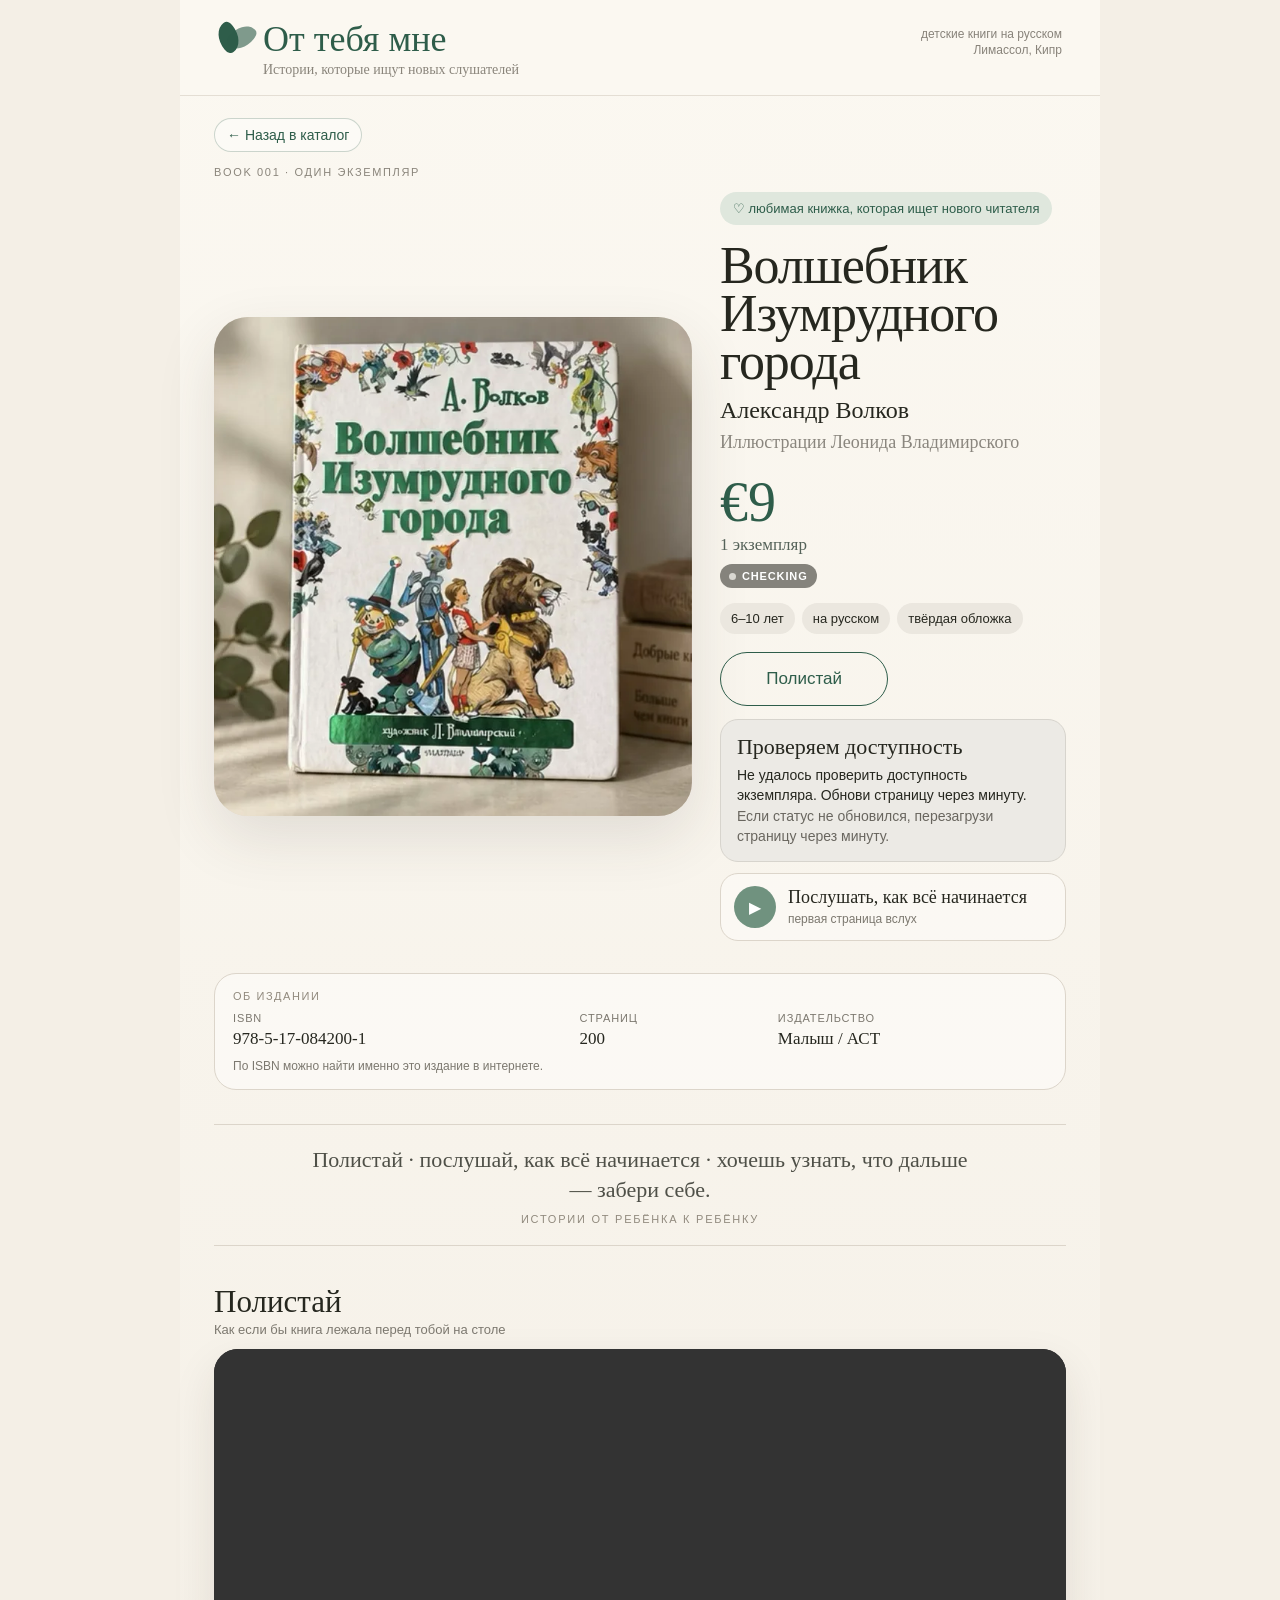
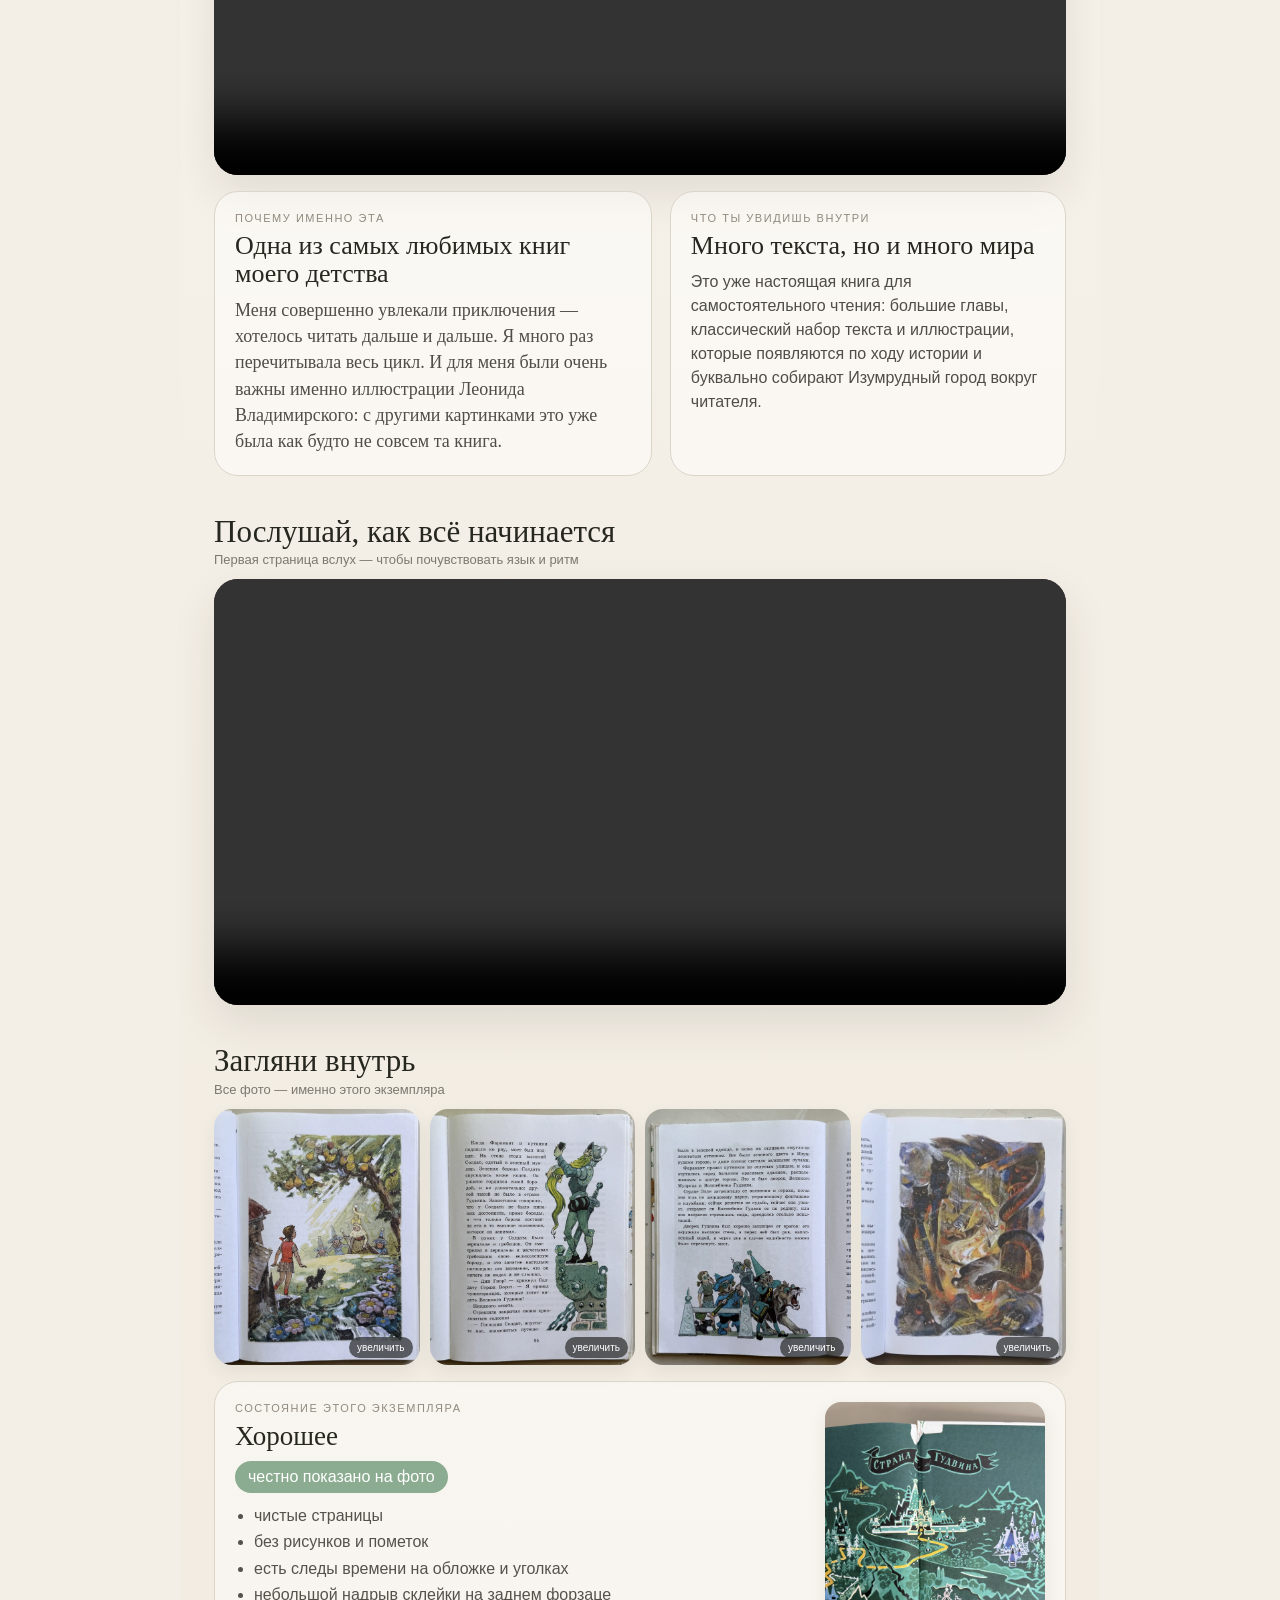
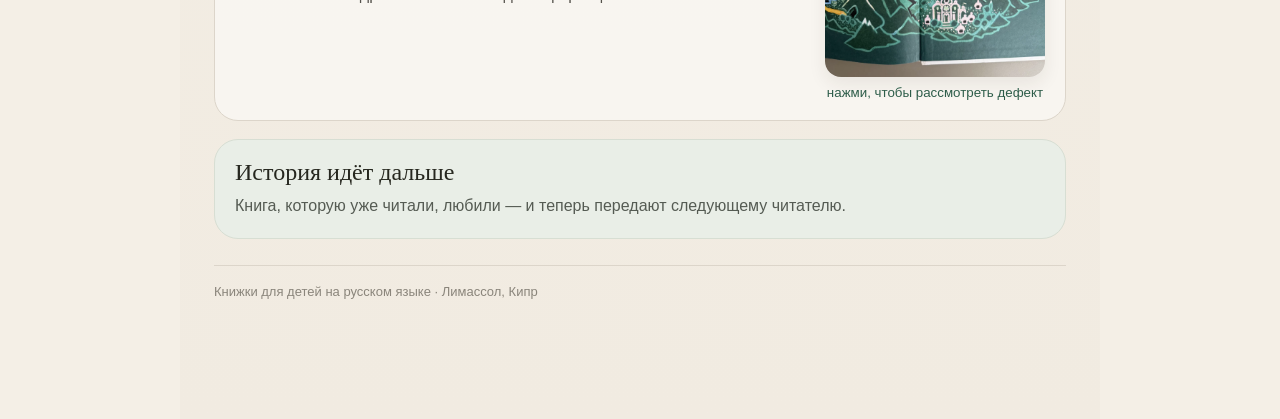
==== books/001/index.html @ 35df4978 "Bump live inventory script" ====
<!doctype html><html lang="ru"><head><meta charset="utf-8"><meta name="viewport" content="width=device-width,initial-scale=1,viewport-fit=cover"><meta name="theme-color" content="#f4efe6"><title>Волшебник Изумрудного города · От тебя мне</title><link rel="stylesheet" href="../../assets/styles.css"><link rel="stylesheet" href="../../assets/status.css?v=2"><script src="../../assets/inventory.js?v=4" defer></script></head><body data-book-id="001" data-status="checking"><div class="page"><header><a class="brand" href="../../"><div class="mark"></div><div><div class="brand-name">От тебя мне</div><div class="brand-sub">Истории, которые ищут новых слушателей</div></div></a><div class="header-note">детские книги на русском<br>Лимассол, Кипр</div></header><main><a class="back-link" href="../../">← Назад в каталог</a><div class="eyebrow">BOOK 001 · ОДИН ЭКЗЕМПЛЯР</div><section class="hero"><div class="hero-visual"><img src="hero.webp" alt="Волшебник Изумрудного города"></div><div class="info-card"><div class="story-label">♡ любимая книжка, которая ищет нового читателя</div><h1>Волшебник Изумрудного города</h1><div class="author">Александр Волков</div><div class="illustrator">Иллюстрации Леонида Владимирского</div><div class="price">€9</div><div class="stock">1 экземпляр</div><div class="product-status-wrap"><span class="status-badge product-status"></span></div><div class="chips"><span class="chip">6–10 лет</span><span class="chip">на русском</span><span class="chip">твёрдая обложка</span></div><div class="actions"><a class="btn primary buy-cta" href="../../checkout.html?book=001">Забрать за €9</a><a class="btn secondary" href="#inside">Полистай</a><a class="btn secondary status-catalog-cta" href="../../">Посмотреть другие книги</a></div><div class="inventory-state"></div><a class="listen" href="#listen"><div class="play">▶</div><div><strong>Послушать, как всё начинается</strong><small>первая страница вслух</small></div></a></div></section><div class="edition-strip"><div class="edition-label">Об издании</div><div class="edition-grid"><div><span>ISBN</span><strong>978-5-17-084200-1</strong></div><div><span>Страниц</span><strong>200</strong></div><div><span>Издательство</span><strong>Малыш / АСТ</strong></div></div><div class="edition-note">По ISBN можно найти именно это издание в интернете.</div></div><div class="quote-strip"><p>Полистай · послушай, как всё начинается · хочешь узнать, что дальше — забери себе.</p><span>истории от ребёнка к ребёнку</span></div><section class="section" id="inside"><div class="section-head"><div><h2>Полистай</h2><div class="section-sub">Как если бы книга лежала перед тобой на столе</div></div></div><div class="video-wrap"><video controls playsinline preload="metadata" src="flipthrough.mp4"></video></div><div class="editorial-intro"><div class="editorial-card"><div class="kicker">Почему именно эта</div><h3>Одна из самых любимых книг моего детства</h3><p>Меня совершенно увлекали приключения — хотелось читать дальше и дальше. Я много раз перечитывала весь цикл. И для меня были очень важны именно иллюстрации Леонида Владимирского: с другими картинками это уже была как будто не совсем та книга.</p></div><div class="editorial-card small"><div class="kicker">Что ты увидишь внутри</div><h3>Много текста, но и много мира</h3><p>Это уже настоящая книга для самостоятельного чтения: большие главы, классический набор текста и иллюстрации, которые появляются по ходу истории и буквально собирают Изумрудный город вокруг читателя.</p></div></div></section><section class="section" id="listen"><div class="section-head"><div><h2>Послушай, как всё начинается</h2><div class="section-sub">Первая страница вслух — чтобы почувствовать язык и ритм</div></div></div><div class="video-wrap"><video controls playsinline preload="metadata" src="first-page.mp4"></video></div></section><section class="section" id="gallery"><div class="section-head"><div><h2>Загляни внутрь</h2><div class="section-sub">Все фото — именно этого экземпляра</div></div></div><div class="gallery"><a href="#img1"><img src="page-01.webp" alt="Иллюстрация"><span class="tap">увеличить</span></a><a href="#img2"><img src="page-02.webp" alt="Страница"><span class="tap">увеличить</span></a><a href="#img3"><img src="page-03.webp" alt="Страница"><span class="tap">увеличить</span></a><a href="#img4"><img src="page-04.webp" alt="Иллюстрация"><span class="tap">увеличить</span></a></div><div class="condition-card"><div class="condition-grid"><div><div class="kicker">Состояние этого экземпляра</div><h3>Хорошее</h3><div class="pill">честно показано на фото</div><ul><li>чистые страницы</li><li>без рисунков и пометок</li><li>есть следы времени на обложке и уголках</li><li>небольшой надрыв склейки на заднем форзаце</li></ul></div><a class="defect-card" href="#defectbox"><img src="defect.webp" alt="Дефект книги"><small>нажми, чтобы рассмотреть дефект</small></a></div></div><div class="manifesto"><strong>История идёт дальше</strong><p>Книга, которую уже читали, любили — и теперь передают следующему читателю.</p></div></section><section class="section" id="checkout"><div class="checkout"><div class="kicker">BOOK 001 · ONE COPY</div><h3>Забрать эту историю себе</h3><div style="color:#706b63;margin:7px 0 14px">«Волшебник Изумрудного города» · €9</div><label class="option"><input type="radio" name="delivery" checked> <b>Забрать в Лимассоле</b><small>бесплатно · место договоримся после покупки</small></label><label class="option"><input type="radio" name="delivery" disabled> <b>Доставка по Кипру</b><small>подключим следующим этапом</small></label><a class="btn primary" href="../../checkout.html?book=001">Перейти к резерву</a></div></section><div class="location">Книжки для детей на русском языке · Лимассол, Кипр</div></main></div><div class="sticky"><a class="btn primary" href="../../checkout.html?book=001">Забрать за €9 · 1 экземпляр</a></div><div class="lightbox" id="img1"><a class="backdrop" href="#gallery"></a><a class="close" href="#gallery">×</a><div class="frame"><img src="page-01.webp" alt="Иллюстрация крупно"></div></div><div class="lightbox" id="img2"><a class="backdrop" href="#gallery"></a><a class="close" href="#gallery">×</a><div class="frame"><img src="page-02.webp" alt="Страница крупно"></div></div><div class="lightbox" id="img3"><a class="backdrop" href="#gallery"></a><a class="close" href="#gallery">×</a><div class="frame"><img src="page-03.webp" alt="Страница крупно"></div></div><div class="lightbox" id="img4"><a class="backdrop" href="#gallery"></a><a class="close" href="#gallery">×</a><div class="frame"><img src="page-04.webp" alt="Иллюстрация крупно"></div></div><div class="lightbox" id="defectbox"><a class="backdrop" href="#gallery"></a><a class="close" href="#gallery">×</a><div class="frame"><img src="defect-detail.webp" alt="Дефект крупно"></div></div></body></html>
---- assets/styles.css ----
:root{--cream:#f4efe6;--paper:#fbf8f1;--ink:#26271f;--muted:#7c786f;--green:#2e5d4a;--sage:#dfe7dd;--line:#dcd5ca;--soft:#ebe5da}*{box-sizing:border-box}html{scroll-behavior:smooth}body{margin:0;background:var(--cream);color:var(--ink);font-family:-apple-system,BlinkMacSystemFont,"Segoe UI",Arial,sans-serif;-webkit-font-smoothing:antialiased}a{color:inherit;text-decoration:none}.page{max-width:920px;margin:0 auto;background:linear-gradient(180deg,#fbf8f1 0,#f4efe6 58%,#f1ebe1 100%);min-height:100vh}header{padding:22px clamp(18px,4vw,38px) 16px;display:flex;justify-content:space-between;align-items:flex-start;gap:20px;border-bottom:1px solid rgba(220,213,202,.72);background:rgba(251,248,241,.90);backdrop-filter:blur(16px);position:sticky;top:0;z-index:50}.brand{display:flex;align-items:flex-start;gap:11px}.mark{width:34px;height:36px;position:relative;flex:none;margin-top:1px}.mark:before,.mark:after{content:"";position:absolute;width:21px;height:29px;background:var(--green);border-radius:72% 22% 72% 26%}.mark:before{left:0;transform:rotate(-38deg)}.mark:after{right:0;transform:rotate(38deg);opacity:.6}.brand-name{font:36px/.95 Georgia,"Times New Roman",serif;color:var(--green)}.brand-sub{font:14px/1.2 Georgia,"Times New Roman",serif;color:#8a857b;margin-top:6px}.header-note{font-size:12px;color:#88837a;text-align:right;line-height:1.35;padding-top:4px}main{padding:22px clamp(15px,3.8vw,34px) 120px}.eyebrow{text-transform:uppercase;letter-spacing:.15em;font-size:11px;color:#8a857b;margin-bottom:10px}.hero{display:grid;grid-template-columns:minmax(0,1.16fr) minmax(280px,.84fr);gap:28px;align-items:center}.hero-visual{border-radius:34px;overflow:hidden;background:#e3d9cc;box-shadow:0 22px 60px rgba(56,50,41,.12)}.hero-visual img{width:100%;display:block;object-fit:cover}.info-card{padding:4px 0}.story-label{display:inline-flex;align-items:center;gap:8px;background:var(--sage);color:var(--green);border-radius:999px;padding:9px 13px;font-size:13px}h1{font:52px/.92 Georgia,"Times New Roman",serif;font-weight:400;margin:17px 0 11px;letter-spacing:-.02em}.author{font:24px/1.2 Georgia,"Times New Roman",serif}.illustrator{font:18px/1.25 Georgia,"Times New Roman",serif;color:#8a867e;margin-top:6px}.price{font:56px/.95 Georgia,"Times New Roman",serif;color:var(--green);margin-top:22px}.stock{font:17px/1.25 Georgia,"Times New Roman",serif;color:#556259;margin-top:5px}.chips{display:flex;flex-wrap:wrap;gap:7px;margin:15px 0 18px}.chip{background:#ebe7df;border-radius:999px;padding:8px 11px;font-size:13px}.actions{display:grid;grid-template-columns:1fr 1fr;gap:9px}.btn{min-height:54px;border-radius:999px;border:1px solid var(--green);display:flex;align-items:center;justify-content:center;padding:13px 16px;font-size:17px}.primary{background:var(--green);color:#fff}.secondary{color:var(--green);background:transparent}.listen{margin-top:11px;border:1px solid var(--line);border-radius:18px;background:rgba(255,255,255,.34);display:flex;align-items:center;gap:12px;padding:12px 13px}.play{width:42px;height:42px;border-radius:50%;background:#70927f;color:#fff;display:grid;place-items:center;flex:none}.listen strong{font:18px/1.1 Georgia,"Times New Roman",serif;font-weight:400}.listen small{display:block;color:var(--muted);font-size:12px;margin-top:4px}.quote-strip{margin:34px 0 0;border-top:1px solid var(--line);border-bottom:1px solid var(--line);padding:20px 0;text-align:center}.quote-strip p{font:22px/1.35 Georgia,"Times New Roman",serif;margin:0 auto;max-width:670px;color:#4f5048}.quote-strip span{display:block;margin-top:8px;font-size:11px;letter-spacing:.16em;text-transform:uppercase;color:#918a7e}.section{padding-top:40px;scroll-margin-top:76px}.section-head{display:flex;justify-content:space-between;gap:12px;align-items:flex-end;margin-bottom:12px}.section h2{font:31px/1.05 Georgia,"Times New Roman",serif;font-weight:400;margin:0}.section-sub{color:var(--muted);font-size:13px;margin-top:4px}.video-wrap{border-radius:24px;overflow:hidden;background:#111;box-shadow:0 18px 44px rgba(46,40,31,.10)}.video-wrap video{width:100%;display:block;max-height:74vh}.editorial-intro{display:grid;grid-template-columns:1.05fr .95fr;gap:18px;margin-top:16px}.editorial-card{background:rgba(255,255,255,.48);border:1px solid var(--line);border-radius:24px;padding:20px}.editorial-card h3{font:26px/1.05 Georgia,"Times New Roman",serif;font-weight:400;margin:0 0 10px}.editorial-card p{font:18px/1.46 Georgia,"Times New Roman",serif;color:#4f4d47;margin:0}.editorial-card.small p{font-size:16px;line-height:1.5;font-family:inherit}.kicker{font-size:11px;letter-spacing:.14em;text-transform:uppercase;color:#918a7e;margin-bottom:8px}.gallery{display:grid;grid-template-columns:repeat(4,1fr);gap:10px}.gallery a{position:relative;display:block}.gallery img{width:100%;aspect-ratio:4/5;object-fit:cover;border-radius:18px;display:block;box-shadow:0 7px 18px rgba(45,39,30,.07)}.tap{position:absolute;right:7px;bottom:7px;background:rgba(28,29,26,.64);color:#fff;border-radius:999px;padding:5px 8px;font-size:10px}.condition-card{margin-top:16px;border:1px solid var(--line);background:rgba(255,255,255,.46);border-radius:24px;padding:20px}.condition-grid{display:grid;grid-template-columns:1fr 220px;gap:18px;align-items:start}.condition-card h3{font:27px/1.05 Georgia,"Times New Roman",serif;font-weight:400;margin:0 0 10px}.pill{display:inline-block;background:#8cac91;color:#fff;border-radius:999px;padding:7px 13px}ul{padding-left:19px;margin:10px 0 0;line-height:1.66;color:#55524c}.defect-card{display:block}.defect-card img{width:100%;aspect-ratio:4/5;object-fit:cover;border-radius:16px;display:block;box-shadow:0 7px 18px rgba(45,39,30,.08)}.defect-card small{display:block;color:var(--green);text-align:center;margin-top:8px}.manifesto{margin-top:18px;background:#e9eee7;border:1px solid #d7ded3;border-radius:24px;padding:20px}.manifesto strong{font:24px/1.05 Georgia,"Times New Roman",serif;font-weight:400}.manifesto p{margin:8px 0 0;line-height:1.5;color:#555b53}.checkout{border:1px solid var(--line);background:rgba(255,253,248,.80);border-radius:26px;padding:22px}.checkout h3{font:30px/1.05 Georgia,"Times New Roman",serif;font-weight:400;margin:0 0 6px}.option{display:block;border:1px solid var(--line);border-radius:17px;padding:14px;margin:10px 0;background:#fffdf8}.option input{margin-right:8px}.option small{display:block;color:var(--muted);padding-left:25px;margin-top:5px}.paydemo{margin-top:14px;background:#ece7de;border-radius:17px;padding:15px;text-align:center;color:#656159;font-size:13px}.location{margin-top:26px;border-top:1px solid var(--line);padding-top:18px;color:#8a857b;font-size:13px}.sticky{position:fixed;z-index:80;left:0;right:0;bottom:0;padding:10px 14px calc(10px + env(safe-area-inset-bottom));background:rgba(244,239,230,.92);backdrop-filter:blur(14px);border-top:1px solid var(--line)}.sticky .btn{max-width:700px;margin:auto}.lightbox{position:fixed;inset:0;background:rgba(16,17,15,.92);display:none;align-items:center;justify-content:center;padding:18px;z-index:9999}.lightbox:target{display:flex}.lightbox .backdrop{position:absolute;inset:0}.lightbox .frame{position:relative;z-index:2;max-width:min(94vw,900px);max-height:88vh}.lightbox img{max-width:100%;max-height:88vh;display:block;object-fit:contain;border-radius:16px;box-shadow:0 20px 70px rgba(0,0,0,.35)}.close{position:absolute;right:16px;top:16px;z-index:3;width:42px;height:42px;border-radius:50%;background:rgba(255,255,255,.92);display:flex;align-items:center;justify-content:center;font-size:28px}.home-main{max-width:760px;margin:0 auto;padding-top:52px}.home-title{font:58px/.95 Georgia,serif;color:var(--green);margin:0}.home-tag{font:24px/1.25 Georgia,serif;color:#67635c;margin:14px 0 36px}.book-card{display:grid;grid-template-columns:170px 1fr;gap:20px;padding:18px;border:1px solid var(--line);border-radius:26px;background:rgba(255,255,255,.5)}.book-card img{width:100%;border-radius:16px}.book-card h2{font:30px/1 Georgia,serif;margin:7px 0 8px}.book-card p{color:var(--muted);line-height:1.45}.book-meta{display:flex;align-items:center;gap:8px;flex-wrap:wrap;font-size:13px;color:var(--green);text-transform:uppercase;letter-spacing:.08em}.status-badge{display:inline-flex;align-items:center;gap:6px;background:var(--green);color:#fff;border-radius:999px;padding:6px 9px;font-size:11px;font-weight:700;letter-spacing:.08em;box-shadow:0 4px 10px rgba(46,93,74,.14)}.status-badge:before{content:"";width:7px;height:7px;border-radius:50%;background:#d7eadb}.back-link{display:inline-flex;align-items:center;gap:7px;margin:0 0 14px;color:var(--green);font-size:14px;border:1px solid rgba(46,93,74,.24);border-radius:999px;padding:8px 12px;background:rgba(255,255,255,.38)}.edition-strip{margin:28px 0 0;border:1px solid var(--line);background:rgba(255,255,255,.42);border-radius:22px;padding:16px 18px}.edition-label{font-size:11px;letter-spacing:.14em;text-transform:uppercase;color:#918a7e;margin-bottom:10px}.edition-grid{display:grid;grid-template-columns:1.25fr .7fr 1fr;gap:10px}.edition-grid>div{min-width:0}.edition-grid span{display:block;font-size:11px;color:var(--muted);text-transform:uppercase;letter-spacing:.08em;margin-bottom:4px}.edition-grid strong{display:block;font:17px/1.25 Georgia,"Times New Roman",serif;font-weight:400;overflow-wrap:anywhere}.edition-note{margin-top:10px;color:var(--muted);font-size:12px}@media(max-width:760px){header{position:relative}.header-note{display:none}.hero{grid-template-columns:1fr}h1{font-size:47px}.quote-strip{margin-top:28px}.editorial-intro{grid-template-columns:1fr}.condition-grid{grid-template-columns:1fr}.defect-card{max-width:260px}.gallery{grid-template-columns:repeat(2,1fr)}}@media(max-width:520px){header{padding-top:20px}.brand-name{font-size:34px}.brand-sub{font-size:12px}main{padding-left:14px;padding-right:14px}h1{font-size:44px}.actions{grid-template-columns:1fr}.price{font-size:50px}.home-title{font-size:42px}.book-card{grid-template-columns:110px 1fr;gap:14px}.book-card h2{font-size:24px}.edition-grid{grid-template-columns:1fr 1fr}.edition-grid>div:first-child{grid-column:1/-1}}
---- assets/status.css ----
/* Inventory states: data-status is synced from the reservation backend. */
.status-badge.catalog-status:after,.status-badge.product-status:after{content:"AVAILABLE"}.book-card[data-status="reserved"] .catalog-status:after,body[data-status="reserved"] .product-status:after{content:"RESERVED"}.book-card[data-status="sold"] .catalog-status:after,body[data-status="sold"] .product-status:after{content:"SOLD"}.book-card[data-status="checking"] .catalog-status:after,body[data-status="checking"] .product-status:after{content:"CHECKING"}.book-card[data-status="reserved"] .catalog-status,body[data-status="reserved"] .product-status{background:#b98538;color:#fff;box-shadow:0 4px 10px rgba(185,133,56,.15)}.book-card[data-status="reserved"] .catalog-status:before,body[data-status="reserved"] .product-status:before{background:#f4dfb5}.book-card[data-status="sold"] .catalog-status,body[data-status="sold"] .product-status,.book-card[data-status="checking"] .catalog-status,body[data-status="checking"] .product-status{background:#85837c;color:#fff;box-shadow:none}.book-card[data-status="sold"] .catalog-status:before,body[data-status="sold"] .product-status:before,.book-card[data-status="checking"] .catalog-status:before,body[data-status="checking"] .product-status:before{background:#d9d7d1}.book-card[data-status="reserved"]{border-color:#d8c7a7;background:rgba(251,246,235,.72)}.book-card[data-status="sold"]{border-color:#d6d3cc;background:rgba(239,236,230,.72)}.book-card[data-status="sold"]>img{filter:saturate(.72);opacity:.82}.product-status-wrap{margin-top:9px}.inventory-state{display:none;margin:13px 0 0;border-radius:18px;padding:15px 16px;border:1px solid var(--line);font-size:14px;line-height:1.45}.inventory-state:before{display:block;font:22px/1.08 Georgia,"Times New Roman",serif;margin-bottom:6px}.inventory-state:after{display:block;color:#69665f}.status-catalog-cta{display:none}.buy-cta{display:flex}body[data-status="reserved"] .inventory-state{display:block;background:#f6eddd;border-color:#dfcba5}body[data-status="reserved"] .inventory-state:before{content:"Эта книга сейчас в резерве"}body[data-status="reserved"] .inventory-state:after{content:"Если резерв снимется, она снова станет доступна."}body[data-status="sold"] .inventory-state{display:block;background:#eceae5;border-color:#d7d4cd}body[data-status="sold"] .inventory-state:before{content:"Эта книга уже нашла нового читателя"}body[data-status="sold"] .inventory-state:after{content:"Страница остаётся здесь — можно полистать книгу и посмотреть другие истории в каталоге."}body[data-status="checking"] .inventory-state{display:block;background:#eceae5;border-color:#d7d4cd}body[data-status="checking"] .inventory-state:before{content:"Проверяем доступность"}body[data-status="checking"] .inventory-state:after{content:"Если статус не обновился, перезагрузи страницу через минуту."}body[data-status="reserved"] .buy-cta,body[data-status="sold"] .buy-cta,body[data-status="checking"] .buy-cta{display:none}body[data-status="reserved"] .status-catalog-cta,body[data-status="sold"] .status-catalog-cta{display:flex}body[data-status="reserved"] #checkout,body[data-status="sold"] #checkout,body[data-status="checking"] #checkout,body[data-status="reserved"] .sticky,body[data-status="sold"] .sticky,body[data-status="checking"] .sticky{display:none}body[data-status="sold"] .price{color:#77746d}body[data-status="sold"] .hero-visual img{filter:saturate(.8)}@media(max-width:520px){body[data-status="reserved"] .actions,body[data-status="sold"] .actions,body[data-status="checking"] .actions{grid-template-columns:1fr}}
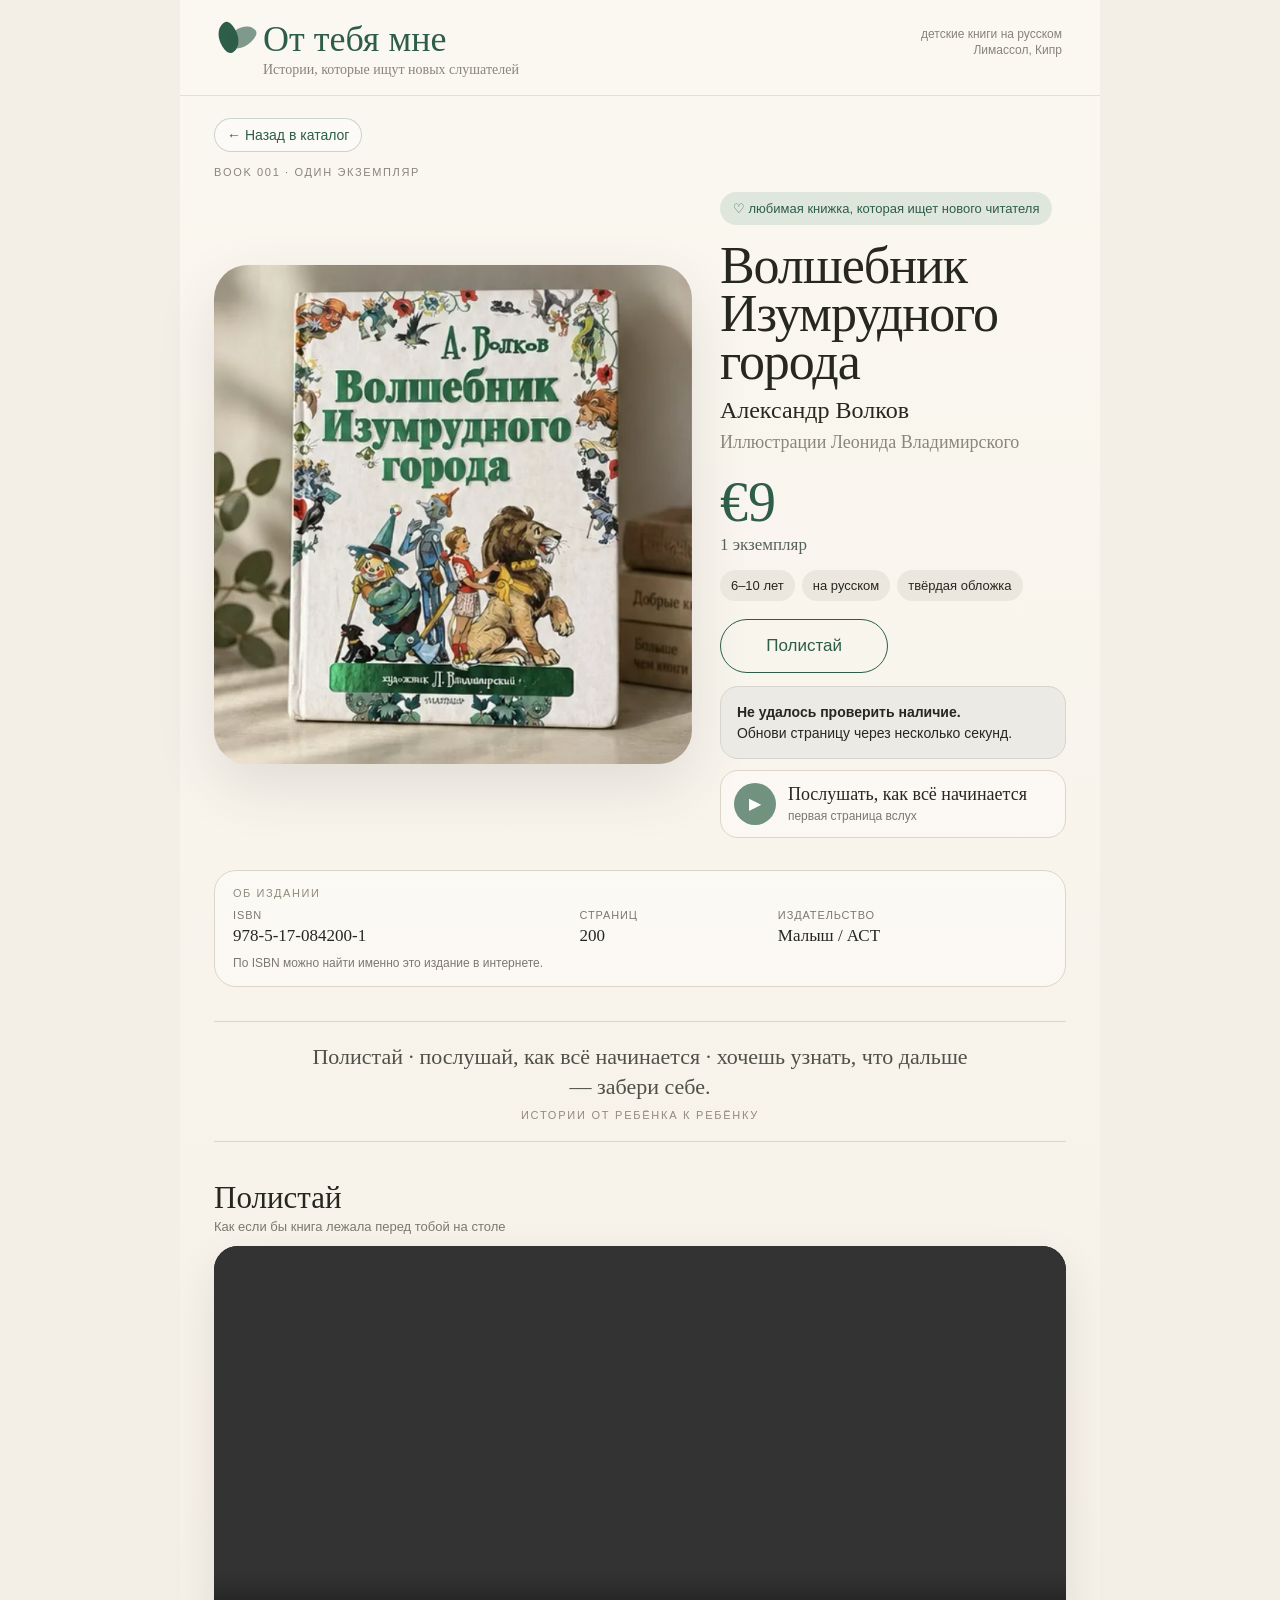
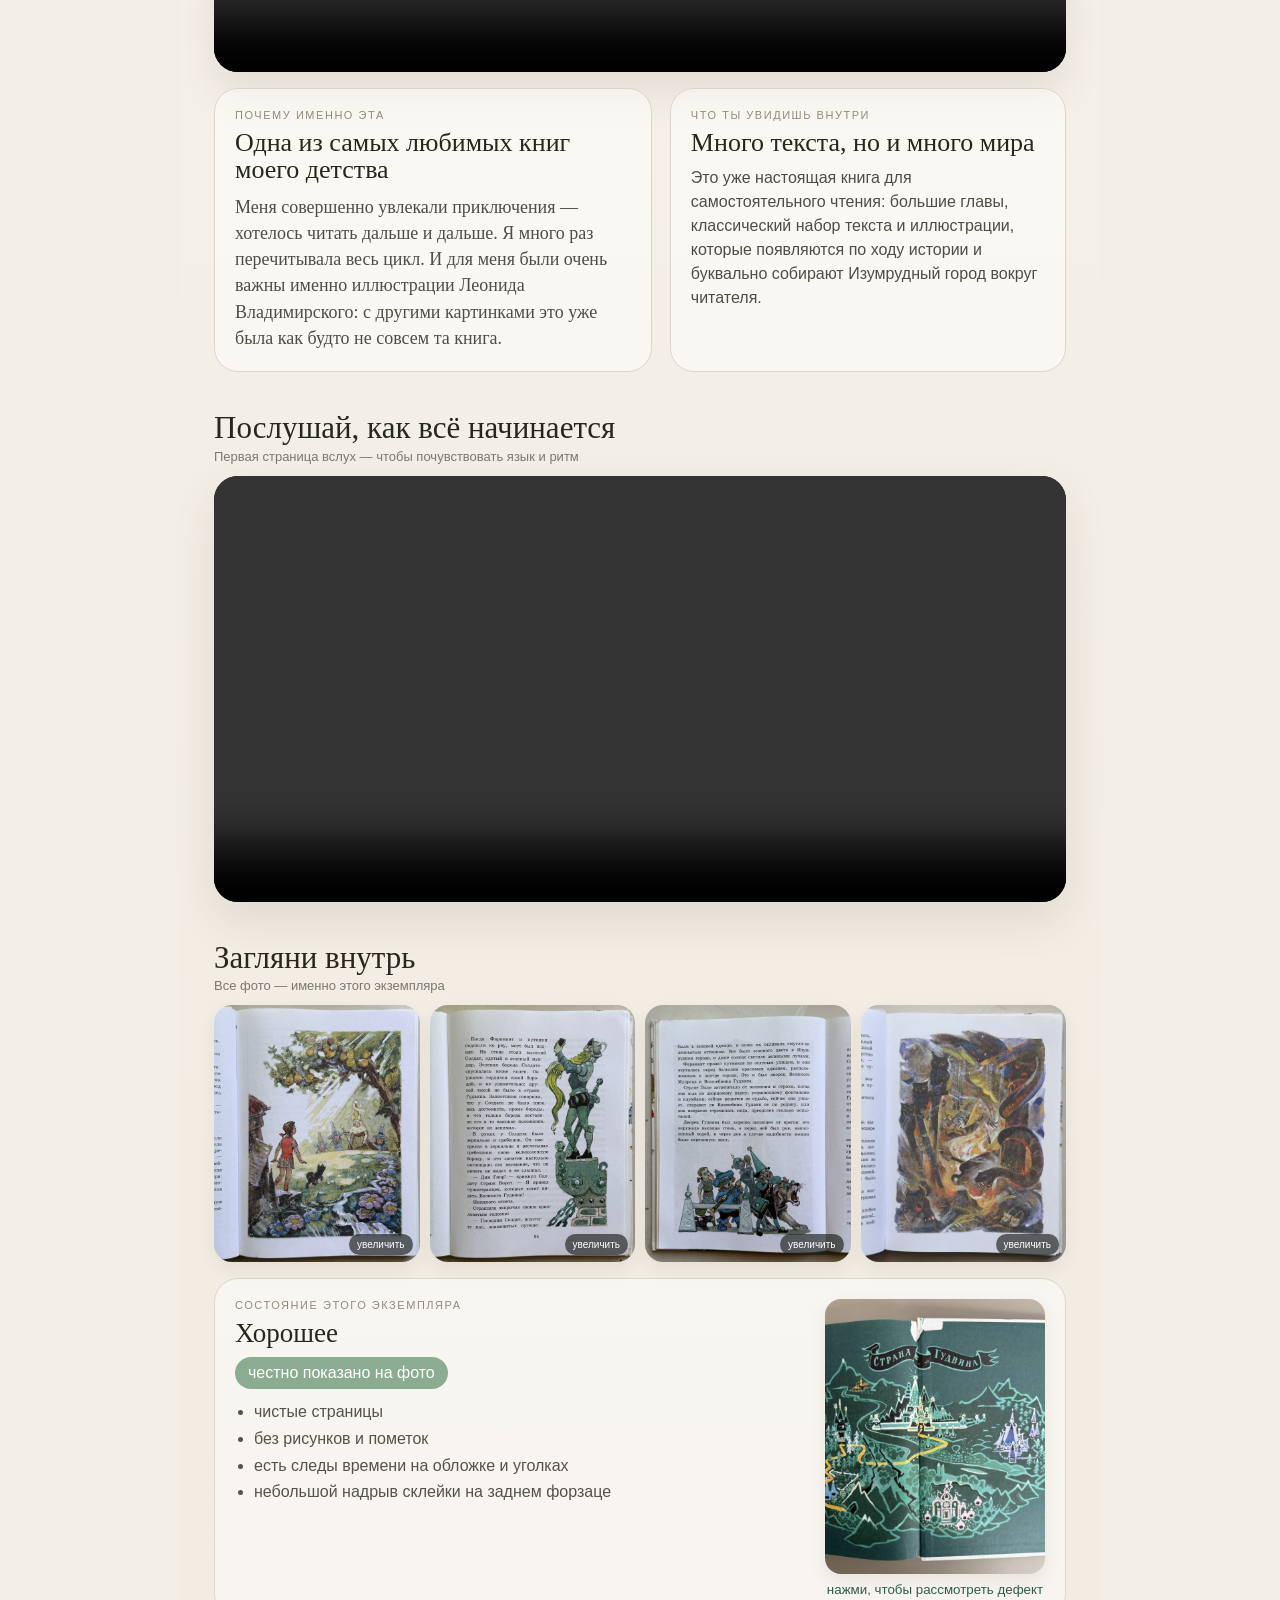
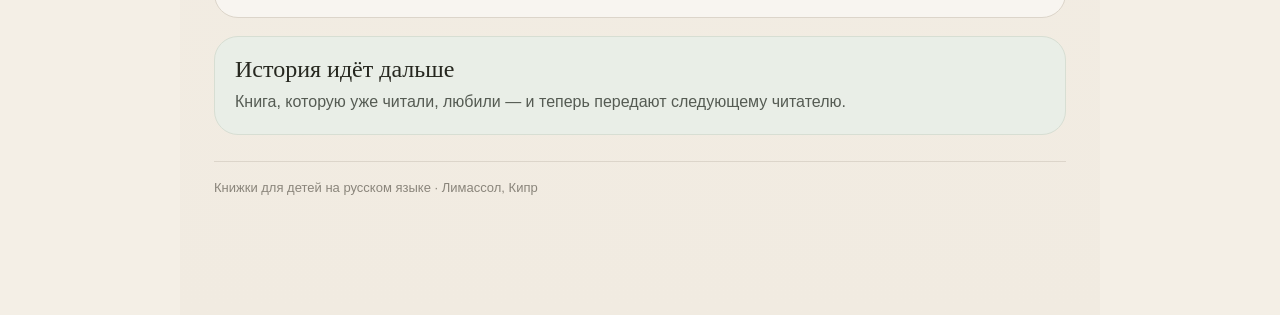
==== commit 622595b6: "Bust inventory status cache" ====
--- a/books/001/index.html
+++ b/books/001/index.html
@@ -1 +1 @@
-<!doctype html><html lang="ru"><head><meta charset="utf-8"><meta name="viewport" content="width=device-width,initial-scale=1,viewport-fit=cover"><meta name="theme-color" content="#f4efe6"><title>Волшебник Изумрудного города · От тебя мне</title><link rel="stylesheet" href="../../assets/styles.css"><link rel="stylesheet" href="../../assets/status.css?v=2"><script src="../../assets/inventory.js?v=4" defer></script></head><body data-book-id="001" data-status="checking"><div class="page"><header><a class="brand" href="../../"><div class="mark"></div><div><div class="brand-name">От тебя мне</div><div class="brand-sub">Истории, которые ищут новых слушателей</div></div></a><div class="header-note">детские книги на русском<br>Лимассол, Кипр</div></header><main><a class="back-link" href="../../">← Назад в каталог</a><div class="eyebrow">BOOK 001 · ОДИН ЭКЗЕМПЛЯР</div><section class="hero"><div class="hero-visual"><img src="hero.webp" alt="Волшебник Изумрудного города"></div><div class="info-card"><div class="story-label">♡ любимая книжка, которая ищет нового читателя</div><h1>Волшебник Изумрудного города</h1><div class="author">Александр Волков</div><div class="illustrator">Иллюстрации Леонида Владимирского</div><div class="price">€9</div><div class="stock">1 экземпляр</div><div class="product-status-wrap"><span class="status-badge product-status"></span></div><div class="chips"><span class="chip">6–10 лет</span><span class="chip">на русском</span><span class="chip">твёрдая обложка</span></div><div class="actions"><a class="btn primary buy-cta" href="../../checkout.html?book=001">Забрать за €9</a><a class="btn secondary" href="#inside">Полистай</a><a class="btn secondary status-catalog-cta" href="../../">Посмотреть другие книги</a></div><div class="inventory-state"></div><a class="listen" href="#listen"><div class="play">▶</div><div><strong>Послушать, как всё начинается</strong><small>первая страница вслух</small></div></a></div></section><div class="edition-strip"><div class="edition-label">Об издании</div><div class="edition-grid"><div><span>ISBN</span><strong>978-5-17-084200-1</strong></div><div><span>Страниц</span><strong>200</strong></div><div><span>Издательство</span><strong>Малыш / АСТ</strong></div></div><div class="edition-note">По ISBN можно найти именно это издание в интернете.</div></div><div class="quote-strip"><p>Полистай · послушай, как всё начинается · хочешь узнать, что дальше — забери себе.</p><span>истории от ребёнка к ребёнку</span></div><section class="section" id="inside"><div class="section-head"><div><h2>Полистай</h2><div class="section-sub">Как если бы книга лежала перед тобой на столе</div></div></div><div class="video-wrap"><video controls playsinline preload="metadata" src="flipthrough.mp4"></video></div><div class="editorial-intro"><div class="editorial-card"><div class="kicker">Почему именно эта</div><h3>Одна из самых любимых книг моего детства</h3><p>Меня совершенно увлекали приключения — хотелось читать дальше и дальше. Я много раз перечитывала весь цикл. И для меня были очень важны именно иллюстрации Леонида Владимирского: с другими картинками это уже была как будто не совсем та книга.</p></div><div class="editorial-card small"><div class="kicker">Что ты увидишь внутри</div><h3>Много текста, но и много мира</h3><p>Это уже настоящая книга для самостоятельного чтения: большие главы, классический набор текста и иллюстрации, которые появляются по ходу истории и буквально собирают Изумрудный город вокруг читателя.</p></div></div></section><section class="section" id="listen"><div class="section-head"><div><h2>Послушай, как всё начинается</h2><div class="section-sub">Первая страница вслух — чтобы почувствовать язык и ритм</div></div></div><div class="video-wrap"><video controls playsinline preload="metadata" src="first-page.mp4"></video></div></section><section class="section" id="gallery"><div class="section-head"><div><h2>Загляни внутрь</h2><div class="section-sub">Все фото — именно этого экземпляра</div></div></div><div class="gallery"><a href="#img1"><img src="page-01.webp" alt="Иллюстрация"><span class="tap">увеличить</span></a><a href="#img2"><img src="page-02.webp" alt="Страница"><span class="tap">увеличить</span></a><a href="#img3"><img src="page-03.webp" alt="Страница"><span class="tap">увеличить</span></a><a href="#img4"><img src="page-04.webp" alt="Иллюстрация"><span class="tap">увеличить</span></a></div><div class="condition-card"><div class="condition-grid"><div><div class="kicker">Состояние этого экземпляра</div><h3>Хорошее</h3><div class="pill">честно показано на фото</div><ul><li>чистые страницы</li><li>без рисунков и пометок</li><li>есть следы времени на обложке и уголках</li><li>небольшой надрыв склейки на заднем форзаце</li></ul></div><a class="defect-card" href="#defectbox"><img src="defect.webp" alt="Дефект книги"><small>нажми, чтобы рассмотреть дефект</small></a></div></div><div class="manifesto"><strong>История идёт дальше</strong><p>Книга, которую уже читали, любили — и теперь передают следующему читателю.</p></div></section><section class="section" id="checkout"><div class="checkout"><div class="kicker">BOOK 001 · ONE COPY</div><h3>Забрать эту историю себе</h3><div style="color:#706b63;margin:7px 0 14px">«Волшебник Изумрудного города» · €9</div><label class="option"><input type="radio" name="delivery" checked> <b>Забрать в Лимассоле</b><small>бесплатно · место договоримся после покупки</small></label><label class="option"><input type="radio" name="delivery" disabled> <b>Доставка по Кипру</b><small>подключим следующим этапом</small></label><a class="btn primary" href="../../checkout.html?book=001">Перейти к резерву</a></div></section><div class="location">Книжки для детей на русском языке · Лимассол, Кипр</div></main></div><div class="sticky"><a class="btn primary" href="../../checkout.html?book=001">Забрать за €9 · 1 экземпляр</a></div><div class="lightbox" id="img1"><a class="backdrop" href="#gallery"></a><a class="close" href="#gallery">×</a><div class="frame"><img src="page-01.webp" alt="Иллюстрация крупно"></div></div><div class="lightbox" id="img2"><a class="backdrop" href="#gallery"></a><a class="close" href="#gallery">×</a><div class="frame"><img src="page-02.webp" alt="Страница крупно"></div></div><div class="lightbox" id="img3"><a class="backdrop" href="#gallery"></a><a class="close" href="#gallery">×</a><div class="frame"><img src="page-03.webp" alt="Страница крупно"></div></div><div class="lightbox" id="img4"><a class="backdrop" href="#gallery"></a><a class="close" href="#gallery">×</a><div class="frame"><img src="page-04.webp" alt="Иллюстрация крупно"></div></div><div class="lightbox" id="defectbox"><a class="backdrop" href="#gallery"></a><a class="close" href="#gallery">×</a><div class="frame"><img src="defect-detail.webp" alt="Дефект крупно"></div></div></body></html>+<!doctype html><html lang="ru"><head><meta charset="utf-8"><meta name="viewport" content="width=device-width,initial-scale=1,viewport-fit=cover"><meta name="theme-color" content="#f4efe6"><title>Волшебник Изумрудного города · От тебя мне</title><link rel="stylesheet" href="../../assets/styles.css"><link rel="stylesheet" href="../../assets/status.css?v=3"><script src="../../assets/inventory.js?v=6" defer></script></head><body data-book-id="001" data-status="checking"><div class="page"><header><a class="brand" href="../../"><div class="mark"></div><div><div class="brand-name">От тебя мне</div><div class="brand-sub">Истории, которые ищут новых слушателей</div></div></a><div class="header-note">детские книги на русском<br>Лимассол, Кипр</div></header><main><a class="back-link" href="../../">← Назад в каталог</a><div class="eyebrow">BOOK 001 · ОДИН ЭКЗЕМПЛЯР</div><section class="hero"><div class="hero-visual"><img src="hero.webp" alt="Волшебник Изумрудного города"></div><div class="info-card"><div class="story-label">♡ любимая книжка, которая ищет нового читателя</div><h1>Волшебник Изумрудного города</h1><div class="author">Александр Волков</div><div class="illustrator">Иллюстрации Леонида Владимирского</div><div class="price">€9</div><div class="stock">1 экземпляр</div><div class="product-status-wrap"><span class="status-badge product-status"></span></div><div class="chips"><span class="chip">6–10 лет</span><span class="chip">на русском</span><span class="chip">твёрдая обложка</span></div><div class="actions"><a class="btn primary buy-cta" href="../../checkout.html?book=001">Забрать за €9</a><a class="btn secondary" href="#inside">Полистай</a><a class="btn secondary status-catalog-cta" href="../../">Посмотреть другие книги</a></div><div class="inventory-state"></div><a class="listen" href="#listen"><div class="play">▶</div><div><strong>Послушать, как всё начинается</strong><small>первая страница вслух</small></div></a></div></section><div class="edition-strip"><div class="edition-label">Об издании</div><div class="edition-grid"><div><span>ISBN</span><strong>978-5-17-084200-1</strong></div><div><span>Страниц</span><strong>200</strong></div><div><span>Издательство</span><strong>Малыш / АСТ</strong></div></div><div class="edition-note">По ISBN можно найти именно это издание в интернете.</div></div><div class="quote-strip"><p>Полистай · послушай, как всё начинается · хочешь узнать, что дальше — забери себе.</p><span>истории от ребёнка к ребёнку</span></div><section class="section" id="inside"><div class="section-head"><div><h2>Полистай</h2><div class="section-sub">Как если бы книга лежала перед тобой на столе</div></div></div><div class="video-wrap"><video controls playsinline preload="metadata" src="flipthrough.mp4"></video></div><div class="editorial-intro"><div class="editorial-card"><div class="kicker">Почему именно эта</div><h3>Одна из самых любимых книг моего детства</h3><p>Меня совершенно увлекали приключения — хотелось читать дальше и дальше. Я много раз перечитывала весь цикл. И для меня были очень важны именно иллюстрации Леонида Владимирского: с другими картинками это уже была как будто не совсем та книга.</p></div><div class="editorial-card small"><div class="kicker">Что ты увидишь внутри</div><h3>Много текста, но и много мира</h3><p>Это уже настоящая книга для самостоятельного чтения: большие главы, классический набор текста и иллюстрации, которые появляются по ходу истории и буквально собирают Изумрудный город вокруг читателя.</p></div></div></section><section class="section" id="listen"><div class="section-head"><div><h2>Послушай, как всё начинается</h2><div class="section-sub">Первая страница вслух — чтобы почувствовать язык и ритм</div></div></div><div class="video-wrap"><video controls playsinline preload="metadata" src="first-page.mp4"></video></div></section><section class="section" id="gallery"><div class="section-head"><div><h2>Загляни внутрь</h2><div class="section-sub">Все фото — именно этого экземпляра</div></div></div><div class="gallery"><a href="#img1"><img src="page-01.webp" alt="Иллюстрация"><span class="tap">увеличить</span></a><a href="#img2"><img src="page-02.webp" alt="Страница"><span class="tap">увеличить</span></a><a href="#img3"><img src="page-03.webp" alt="Страница"><span class="tap">увеличить</span></a><a href="#img4"><img src="page-04.webp" alt="Иллюстрация"><span class="tap">увеличить</span></a></div><div class="condition-card"><div class="condition-grid"><div><div class="kicker">Состояние этого экземпляра</div><h3>Хорошее</h3><div class="pill">честно показано на фото</div><ul><li>чистые страницы</li><li>без рисунков и пометок</li><li>есть следы времени на обложке и уголках</li><li>небольшой надрыв склейки на заднем форзаце</li></ul></div><a class="defect-card" href="#defectbox"><img src="defect.webp" alt="Дефект книги"><small>нажми, чтобы рассмотреть дефект</small></a></div></div><div class="manifesto"><strong>История идёт дальше</strong><p>Книга, которую уже читали, любили — и теперь передают следующему читателю.</p></div></section><section class="section" id="checkout"><div class="checkout"><div class="kicker">BOOK 001 · ONE COPY</div><h3>Забрать эту историю себе</h3><div style="color:#706b63;margin:7px 0 14px">«Волшебник Изумрудного города» · €9</div><label class="option"><input type="radio" name="delivery" checked> <b>Забрать в Лимассоле</b><small>бесплатно · место договоримся после покупки</small></label><label class="option"><input type="radio" name="delivery" disabled> <b>Доставка по Кипру</b><small>подключим следующим этапом</small></label><a class="btn primary" href="../../checkout.html?book=001">Перейти к резерву</a></div></section><div class="location">Книжки для детей на русском языке · Лимассол, Кипр</div></main></div><div class="sticky"><a class="btn primary" href="../../checkout.html?book=001">Забрать за €9 · 1 экземпляр</a></div><div class="lightbox" id="img1"><a class="backdrop" href="#gallery"></a><a class="close" href="#gallery">×</a><div class="frame"><img src="page-01.webp" alt="Иллюстрация крупно"></div></div><div class="lightbox" id="img2"><a class="backdrop" href="#gallery"></a><a class="close" href="#gallery">×</a><div class="frame"><img src="page-02.webp" alt="Страница крупно"></div></div><div class="lightbox" id="img3"><a class="backdrop" href="#gallery"></a><a class="close" href="#gallery">×</a><div class="frame"><img src="page-03.webp" alt="Страница крупно"></div></div><div class="lightbox" id="img4"><a class="backdrop" href="#gallery"></a><a class="close" href="#gallery">×</a><div class="frame"><img src="page-04.webp" alt="Иллюстрация крупно"></div></div><div class="lightbox" id="defectbox"><a class="backdrop" href="#gallery"></a><a class="close" href="#gallery">×</a><div class="frame"><img src="defect-detail.webp" alt="Дефект крупно"></div></div></body></html>
--- a/assets/status.css
+++ b/assets/status.css
@@ -1,2 +1,8 @@
 /* Inventory states: data-status is synced from the reservation backend. */
-.status-badge.catalog-status:after,.status-badge.product-status:after{content:"AVAILABLE"}.book-card[data-status="reserved"] .catalog-status:after,body[data-status="reserved"] .product-status:after{content:"RESERVED"}.book-card[data-status="sold"] .catalog-status:after,body[data-status="sold"] .product-status:after{content:"SOLD"}.book-card[data-status="checking"] .catalog-status:after,body[data-status="checking"] .product-status:after{content:"CHECKING"}.book-card[data-status="reserved"] .catalog-status,body[data-status="reserved"] .product-status{background:#b98538;color:#fff;box-shadow:0 4px 10px rgba(185,133,56,.15)}.book-card[data-status="reserved"] .catalog-status:before,body[data-status="reserved"] .product-status:before{background:#f4dfb5}.book-card[data-status="sold"] .catalog-status,body[data-status="sold"] .product-status,.book-card[data-status="checking"] .catalog-status,body[data-status="checking"] .product-status{background:#85837c;color:#fff;box-shadow:none}.book-card[data-status="sold"] .catalog-status:before,body[data-status="sold"] .product-status:before,.book-card[data-status="checking"] .catalog-status:before,body[data-status="checking"] .product-status:before{background:#d9d7d1}.book-card[data-status="reserved"]{border-color:#d8c7a7;background:rgba(251,246,235,.72)}.book-card[data-status="sold"]{border-color:#d6d3cc;background:rgba(239,236,230,.72)}.book-card[data-status="sold"]>img{filter:saturate(.72);opacity:.82}.product-status-wrap{margin-top:9px}.inventory-state{display:none;margin:13px 0 0;border-radius:18px;padding:15px 16px;border:1px solid var(--line);font-size:14px;line-height:1.45}.inventory-state:before{display:block;font:22px/1.08 Georgia,"Times New Roman",serif;margin-bottom:6px}.inventory-state:after{display:block;color:#69665f}.status-catalog-cta{display:none}.buy-cta{display:flex}body[data-status="reserved"] .inventory-state{display:block;background:#f6eddd;border-color:#dfcba5}body[data-status="reserved"] .inventory-state:before{content:"Эта книга сейчас в резерве"}body[data-status="reserved"] .inventory-state:after{content:"Если резерв снимется, она снова станет доступна."}body[data-status="sold"] .inventory-state{display:block;background:#eceae5;border-color:#d7d4cd}body[data-status="sold"] .inventory-state:before{content:"Эта книга уже нашла нового читателя"}body[data-status="sold"] .inventory-state:after{content:"Страница остаётся здесь — можно полистать книгу и посмотреть другие истории в каталоге."}body[data-status="checking"] .inventory-state{display:block;background:#eceae5;border-color:#d7d4cd}body[data-status="checking"] .inventory-state:before{content:"Проверяем доступность"}body[data-status="checking"] .inventory-state:after{content:"Если статус не обновился, перезагрузи страницу через минуту."}body[data-status="reserved"] .buy-cta,body[data-status="sold"] .buy-cta,body[data-status="checking"] .buy-cta{display:none}body[data-status="reserved"] .status-catalog-cta,body[data-status="sold"] .status-catalog-cta{display:flex}body[data-status="reserved"] #checkout,body[data-status="sold"] #checkout,body[data-status="checking"] #checkout,body[data-status="reserved"] .sticky,body[data-status="sold"] .sticky,body[data-status="checking"] .sticky{display:none}body[data-status="sold"] .price{color:#77746d}body[data-status="sold"] .hero-visual img{filter:saturate(.8)}@media(max-width:520px){body[data-status="reserved"] .actions,body[data-status="sold"] .actions,body[data-status="checking"] .actions{grid-template-columns:1fr}}+.status-badge.catalog-status:after,.status-badge.product-status:after{content:"AVAILABLE"}.book-card[data-status="reserved"] .catalog-status:after,body[data-status="reserved"] .product-status:after{content:"RESERVED"}.book-card[data-status="sold"] .catalog-status:after,body[data-status="sold"] .product-status:after{content:"SOLD"}.book-card[data-status="checking"] .catalog-status:after,body[data-status="checking"] .product-status:after{content:"CHECKING"}.book-card[data-status="reserved"] .catalog-status,body[data-status="reserved"] .product-status{background:#b98538;color:#fff;box-shadow:0 4px 10px rgba(185,133,56,.15)}.book-card[data-status="reserved"] .catalog-status:before,body[data-status="reserved"] .product-status:before{background:#f4dfb5}.book-card[data-status="sold"] .catalog-status,body[data-status="sold"] .product-status,.book-card[data-status="checking"] .catalog-status,body[data-status="checking"] .product-status{background:#85837c;color:#fff;box-shadow:none}.book-card[data-status="sold"] .catalog-status:before,body[data-status="sold"] .product-status:before,.book-card[data-status="checking"] .catalog-status:before,body[data-status="checking"] .product-status:before{background:#d9d7d1}.book-card[data-status="reserved"]{border-color:#d8c7a7;background:rgba(251,246,235,.72)}.book-card[data-status="sold"]{border-color:#d6d3cc;background:rgba(239,236,230,.72)}.book-card[data-status="sold"]>img{filter:saturate(.72);opacity:.82}.product-status-wrap{margin-top:9px}.inventory-state{display:none;margin:13px 0 0;border-radius:18px;padding:15px 16px;border:1px solid var(--line);font-size:14px;line-height:1.45}.inventory-state:before{display:block;font:22px/1.08 Georgia,"Times New Roman",serif;margin-bottom:6px}.inventory-state:after{display:block;color:#69665f}.status-catalog-cta{display:none}.buy-cta{display:flex}body[data-status="reserved"] .inventory-state{display:block;background:#f6eddd;border-color:#dfcba5}body[data-status="reserved"] .inventory-state:before{content:"Эта книга сейчас в резерве"}body[data-status="reserved"] .inventory-state:after{content:"Если резерв снимется, она снова станет доступна."}body[data-status="sold"] .inventory-state{display:block;background:#eceae5;border-color:#d7d4cd}body[data-status="sold"] .inventory-state:before{content:"Эта книга уже нашла нового читателя"}body[data-status="sold"] .inventory-state:after{content:"Страница остаётся здесь — можно полистать книгу и посмотреть другие истории в каталоге."}body[data-status="checking"] .inventory-state{display:block;background:#eceae5;border-color:#d7d4cd}body[data-status="checking"] .inventory-state:before{content:"Проверяем доступность"}body[data-status="checking"] .inventory-state:after{content:"Если статус не обновился, перезагрузи страницу через минуту."}body[data-status="reserved"] .buy-cta,body[data-status="sold"] .buy-cta,body[data-status="checking"] .buy-cta{display:none}body[data-status="reserved"] .status-catalog-cta,body[data-status="sold"] .status-catalog-cta{display:flex}body[data-status="reserved"] #checkout,body[data-status="sold"] #checkout,body[data-status="checking"] #checkout,body[data-status="reserved"] .sticky,body[data-status="sold"] .sticky,body[data-status="checking"] .sticky{display:none}body[data-status="sold"] .price{color:#77746d}body[data-status="sold"] .hero-visual img{filter:saturate(.8)}@media(max-width:520px){body[data-status="reserved"] .actions,body[data-status="sold"] .actions,body[data-status="checking"] .actions{grid-template-columns:1fr}}
+/* Loading polish: never expose technical CHECKING state to shoppers. */
+.book-card[data-status="checking"] .catalog-status,
+body[data-status="checking"] .product-status{display:none}
+body[data-status="checking"] .inventory-state{display:none}
+.inventory-state.status-error{display:block!important;background:#eceae5;border-color:#d7d4cd}
+.inventory-state.status-error:before,.inventory-state.status-error:after{content:none!important}
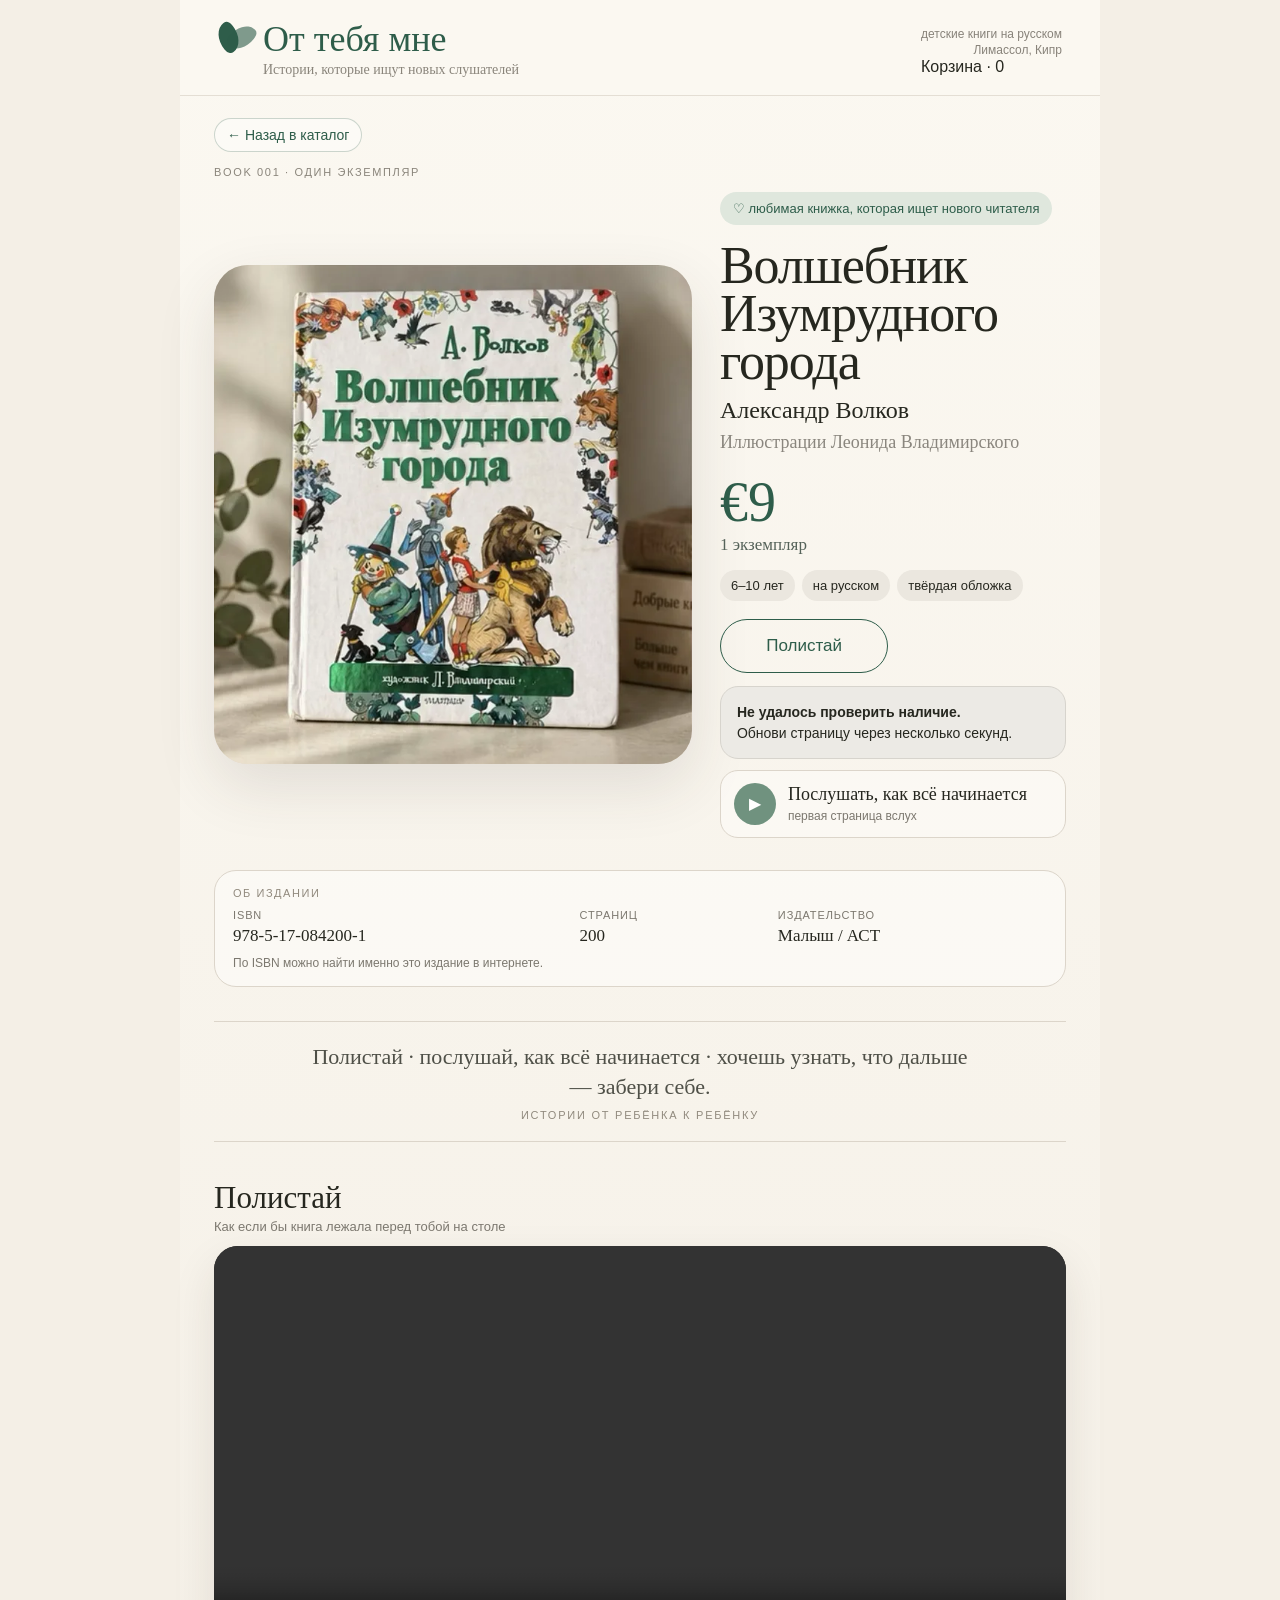
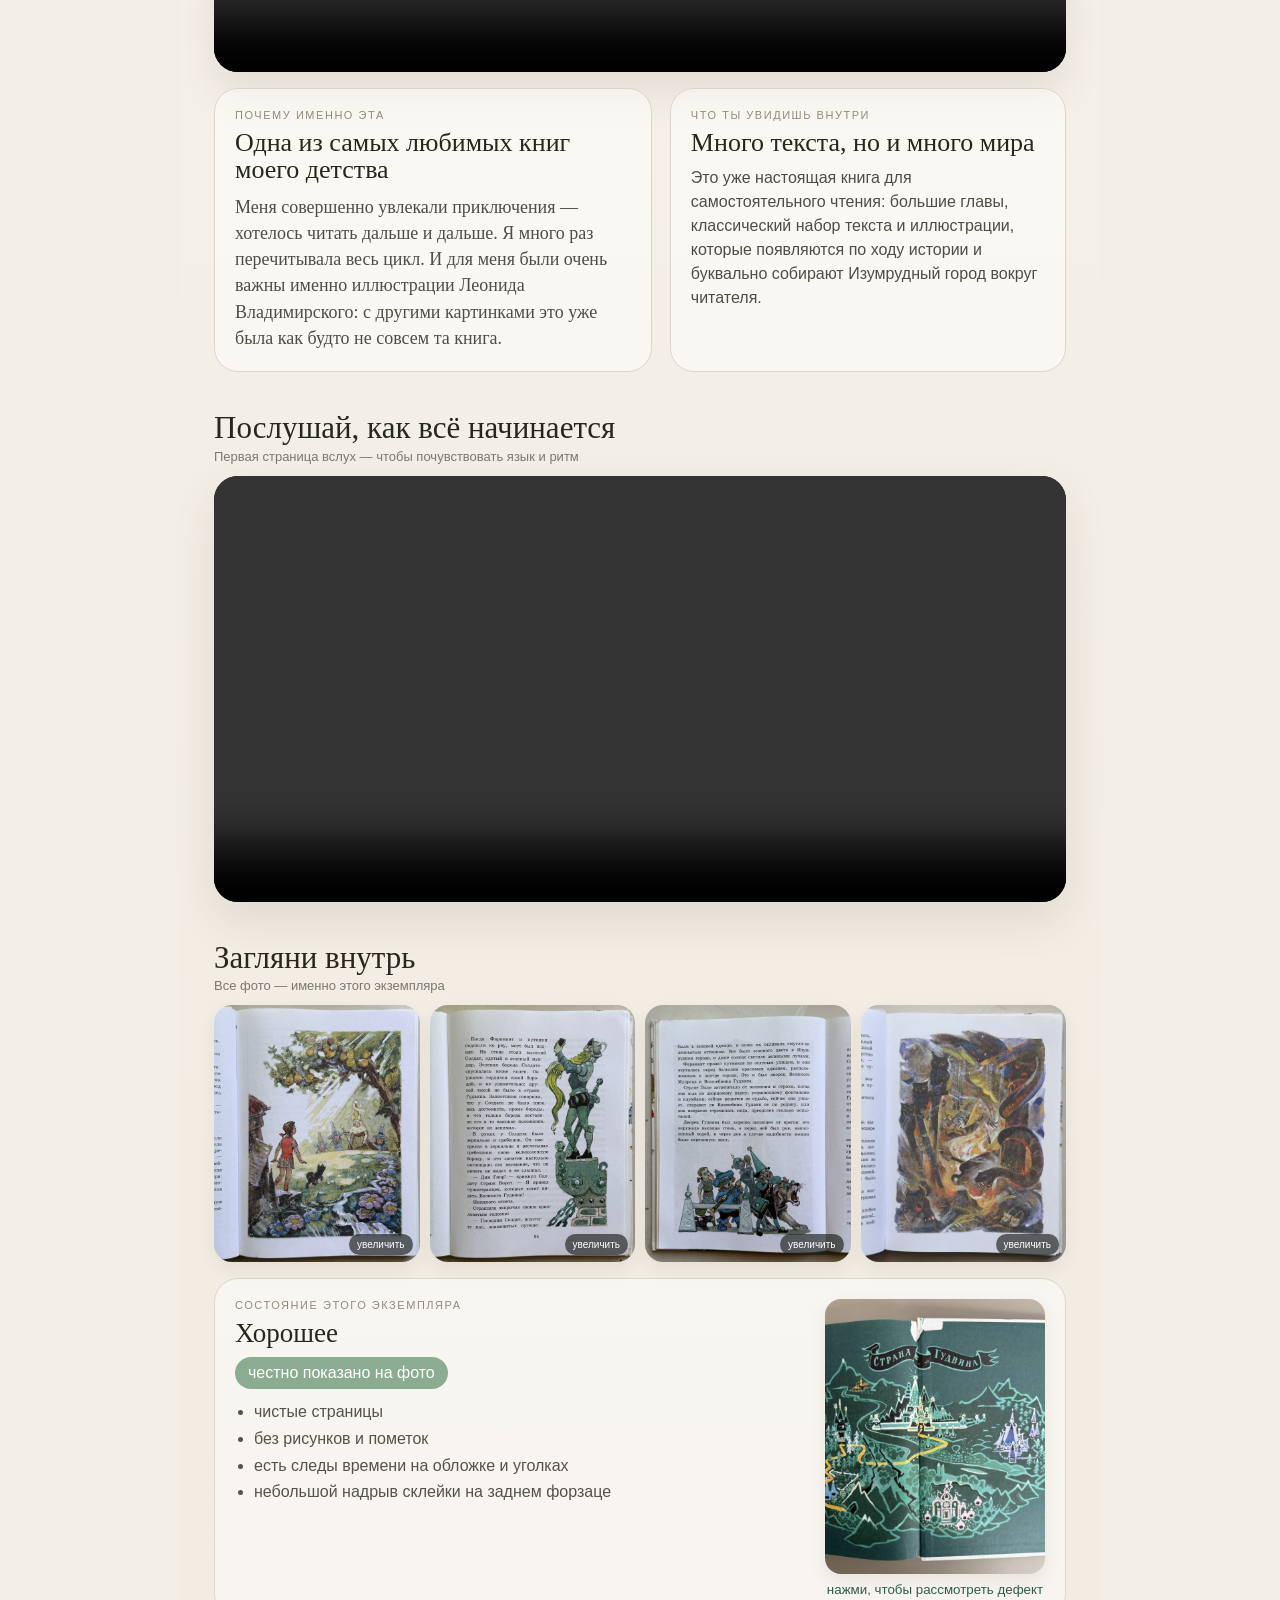
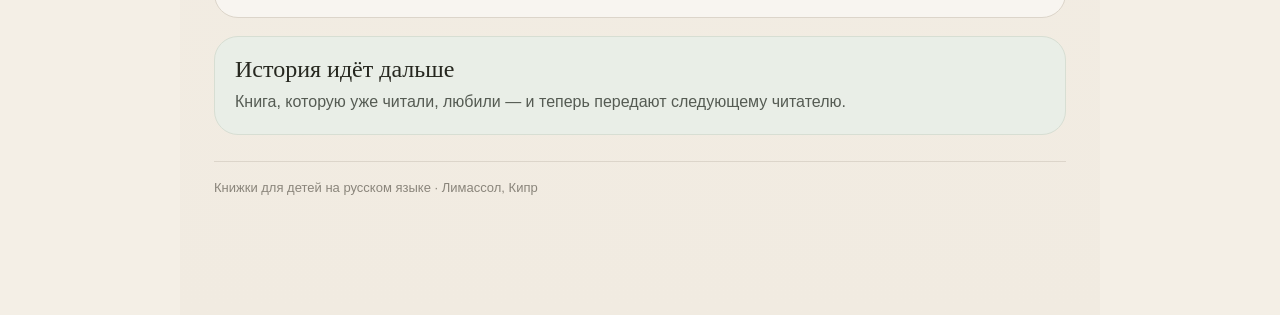
==== commit b0121976: "Add books to persistent cart" ====
--- a/books/001/index.html
+++ b/books/001/index.html
@@ -1 +1 @@
-<!doctype html><html lang="ru"><head><meta charset="utf-8"><meta name="viewport" content="width=device-width,initial-scale=1,viewport-fit=cover"><meta name="theme-color" content="#f4efe6"><title>Волшебник Изумрудного города · От тебя мне</title><link rel="stylesheet" href="../../assets/styles.css"><link rel="stylesheet" href="../../assets/status.css?v=3"><script src="../../assets/inventory.js?v=6" defer></script></head><body data-book-id="001" data-status="checking"><div class="page"><header><a class="brand" href="../../"><div class="mark"></div><div><div class="brand-name">От тебя мне</div><div class="brand-sub">Истории, которые ищут новых слушателей</div></div></a><div class="header-note">детские книги на русском<br>Лимассол, Кипр</div></header><main><a class="back-link" href="../../">← Назад в каталог</a><div class="eyebrow">BOOK 001 · ОДИН ЭКЗЕМПЛЯР</div><section class="hero"><div class="hero-visual"><img src="hero.webp" alt="Волшебник Изумрудного города"></div><div class="info-card"><div class="story-label">♡ любимая книжка, которая ищет нового читателя</div><h1>Волшебник Изумрудного города</h1><div class="author">Александр Волков</div><div class="illustrator">Иллюстрации Леонида Владимирского</div><div class="price">€9</div><div class="stock">1 экземпляр</div><div class="product-status-wrap"><span class="status-badge product-status"></span></div><div class="chips"><span class="chip">6–10 лет</span><span class="chip">на русском</span><span class="chip">твёрдая обложка</span></div><div class="actions"><a class="btn primary buy-cta" href="../../checkout.html?book=001">Забрать за €9</a><a class="btn secondary" href="#inside">Полистай</a><a class="btn secondary status-catalog-cta" href="../../">Посмотреть другие книги</a></div><div class="inventory-state"></div><a class="listen" href="#listen"><div class="play">▶</div><div><strong>Послушать, как всё начинается</strong><small>первая страница вслух</small></div></a></div></section><div class="edition-strip"><div class="edition-label">Об издании</div><div class="edition-grid"><div><span>ISBN</span><strong>978-5-17-084200-1</strong></div><div><span>Страниц</span><strong>200</strong></div><div><span>Издательство</span><strong>Малыш / АСТ</strong></div></div><div class="edition-note">По ISBN можно найти именно это издание в интернете.</div></div><div class="quote-strip"><p>Полистай · послушай, как всё начинается · хочешь узнать, что дальше — забери себе.</p><span>истории от ребёнка к ребёнку</span></div><section class="section" id="inside"><div class="section-head"><div><h2>Полистай</h2><div class="section-sub">Как если бы книга лежала перед тобой на столе</div></div></div><div class="video-wrap"><video controls playsinline preload="metadata" src="flipthrough.mp4"></video></div><div class="editorial-intro"><div class="editorial-card"><div class="kicker">Почему именно эта</div><h3>Одна из самых любимых книг моего детства</h3><p>Меня совершенно увлекали приключения — хотелось читать дальше и дальше. Я много раз перечитывала весь цикл. И для меня были очень важны именно иллюстрации Леонида Владимирского: с другими картинками это уже была как будто не совсем та книга.</p></div><div class="editorial-card small"><div class="kicker">Что ты увидишь внутри</div><h3>Много текста, но и много мира</h3><p>Это уже настоящая книга для самостоятельного чтения: большие главы, классический набор текста и иллюстрации, которые появляются по ходу истории и буквально собирают Изумрудный город вокруг читателя.</p></div></div></section><section class="section" id="listen"><div class="section-head"><div><h2>Послушай, как всё начинается</h2><div class="section-sub">Первая страница вслух — чтобы почувствовать язык и ритм</div></div></div><div class="video-wrap"><video controls playsinline preload="metadata" src="first-page.mp4"></video></div></section><section class="section" id="gallery"><div class="section-head"><div><h2>Загляни внутрь</h2><div class="section-sub">Все фото — именно этого экземпляра</div></div></div><div class="gallery"><a href="#img1"><img src="page-01.webp" alt="Иллюстрация"><span class="tap">увеличить</span></a><a href="#img2"><img src="page-02.webp" alt="Страница"><span class="tap">увеличить</span></a><a href="#img3"><img src="page-03.webp" alt="Страница"><span class="tap">увеличить</span></a><a href="#img4"><img src="page-04.webp" alt="Иллюстрация"><span class="tap">увеличить</span></a></div><div class="condition-card"><div class="condition-grid"><div><div class="kicker">Состояние этого экземпляра</div><h3>Хорошее</h3><div class="pill">честно показано на фото</div><ul><li>чистые страницы</li><li>без рисунков и пометок</li><li>есть следы времени на обложке и уголках</li><li>небольшой надрыв склейки на заднем форзаце</li></ul></div><a class="defect-card" href="#defectbox"><img src="defect.webp" alt="Дефект книги"><small>нажми, чтобы рассмотреть дефект</small></a></div></div><div class="manifesto"><strong>История идёт дальше</strong><p>Книга, которую уже читали, любили — и теперь передают следующему читателю.</p></div></section><section class="section" id="checkout"><div class="checkout"><div class="kicker">BOOK 001 · ONE COPY</div><h3>Забрать эту историю себе</h3><div style="color:#706b63;margin:7px 0 14px">«Волшебник Изумрудного города» · €9</div><label class="option"><input type="radio" name="delivery" checked> <b>Забрать в Лимассоле</b><small>бесплатно · место договоримся после покупки</small></label><label class="option"><input type="radio" name="delivery" disabled> <b>Доставка по Кипру</b><small>подключим следующим этапом</small></label><a class="btn primary" href="../../checkout.html?book=001">Перейти к резерву</a></div></section><div class="location">Книжки для детей на русском языке · Лимассол, Кипр</div></main></div><div class="sticky"><a class="btn primary" href="../../checkout.html?book=001">Забрать за €9 · 1 экземпляр</a></div><div class="lightbox" id="img1"><a class="backdrop" href="#gallery"></a><a class="close" href="#gallery">×</a><div class="frame"><img src="page-01.webp" alt="Иллюстрация крупно"></div></div><div class="lightbox" id="img2"><a class="backdrop" href="#gallery"></a><a class="close" href="#gallery">×</a><div class="frame"><img src="page-02.webp" alt="Страница крупно"></div></div><div class="lightbox" id="img3"><a class="backdrop" href="#gallery"></a><a class="close" href="#gallery">×</a><div class="frame"><img src="page-03.webp" alt="Страница крупно"></div></div><div class="lightbox" id="img4"><a class="backdrop" href="#gallery"></a><a class="close" href="#gallery">×</a><div class="frame"><img src="page-04.webp" alt="Иллюстрация крупно"></div></div><div class="lightbox" id="defectbox"><a class="backdrop" href="#gallery"></a><a class="close" href="#gallery">×</a><div class="frame"><img src="defect-detail.webp" alt="Дефект крупно"></div></div></body></html>+<!doctype html><html lang="ru"><head><meta charset="utf-8"><meta name="viewport" content="width=device-width,initial-scale=1,viewport-fit=cover"><meta name="theme-color" content="#f4efe6"><title>Волшебник Изумрудного города · От тебя мне</title><link rel="stylesheet" href="../../assets/styles.css"><link rel="stylesheet" href="../../assets/status.css?v=3"><script src="../../assets/inventory.js?v=6" defer></script><script src="../../assets/cart.js?v=1" defer></script></head><body data-book-id="001" data-status="checking" data-root="../../"><div class="page"><header><a class="brand" href="../../"><div class="mark"></div><div><div class="brand-name">От тебя мне</div><div class="brand-sub">Истории, которые ищут новых слушателей</div></div></a><div class="header-side"><div class="header-note">детские книги на русском<br>Лимассол, Кипр</div><a class="cart-link" href="../../cart.html">Корзина · <span data-cart-count>0</span></a></div></header><main><a class="back-link" href="../../">← Назад в каталог</a><div class="eyebrow">BOOK 001 · ОДИН ЭКЗЕМПЛЯР</div><section class="hero"><div class="hero-visual"><img src="hero.webp" alt="Волшебник Изумрудного города"></div><div class="info-card"><div class="story-label">♡ любимая книжка, которая ищет нового читателя</div><h1>Волшебник Изумрудного города</h1><div class="author">Александр Волков</div><div class="illustrator">Иллюстрации Леонида Владимирского</div><div class="price">€9</div><div class="stock">1 экземпляр</div><div class="product-status-wrap"><span class="status-badge product-status"></span></div><div class="chips"><span class="chip">6–10 лет</span><span class="chip">на русском</span><span class="chip">твёрдая обложка</span></div><div class="actions"><button type="button" class="btn primary buy-cta" data-cart-add data-book-id="001" data-title="Волшебник Изумрудного города" data-price="9" data-url="./" data-image="hero.webp">Добавить в корзину · €9</button><a class="btn secondary" href="#inside">Полистай</a><a class="btn secondary status-catalog-cta" href="../../">Посмотреть другие книги</a></div><div class="inventory-state"></div><a class="listen" href="#listen"><div class="play">▶</div><div><strong>Послушать, как всё начинается</strong><small>первая страница вслух</small></div></a></div></section><div class="edition-strip"><div class="edition-label">Об издании</div><div class="edition-grid"><div><span>ISBN</span><strong>978-5-17-084200-1</strong></div><div><span>Страниц</span><strong>200</strong></div><div><span>Издательство</span><strong>Малыш / АСТ</strong></div></div><div class="edition-note">По ISBN можно найти именно это издание в интернете.</div></div><div class="quote-strip"><p>Полистай · послушай, как всё начинается · хочешь узнать, что дальше — забери себе.</p><span>истории от ребёнка к ребёнку</span></div><section class="section" id="inside"><div class="section-head"><div><h2>Полистай</h2><div class="section-sub">Как если бы книга лежала перед тобой на столе</div></div></div><div class="video-wrap"><video controls playsinline preload="metadata" src="flipthrough.mp4"></video></div><div class="editorial-intro"><div class="editorial-card"><div class="kicker">Почему именно эта</div><h3>Одна из самых любимых книг моего детства</h3><p>Меня совершенно увлекали приключения — хотелось читать дальше и дальше. Я много раз перечитывала весь цикл. И для меня были очень важны именно иллюстрации Леонида Владимирского: с другими картинками это уже была как будто не совсем та книга.</p></div><div class="editorial-card small"><div class="kicker">Что ты увидишь внутри</div><h3>Много текста, но и много мира</h3><p>Это уже настоящая книга для самостоятельного чтения: большие главы, классический набор текста и иллюстрации, которые появляются по ходу истории и буквально собирают Изумрудный город вокруг читателя.</p></div></div></section><section class="section" id="listen"><div class="section-head"><div><h2>Послушай, как всё начинается</h2><div class="section-sub">Первая страница вслух — чтобы почувствовать язык и ритм</div></div></div><div class="video-wrap"><video controls playsinline preload="metadata" src="first-page.mp4"></video></div></section><section class="section" id="gallery"><div class="section-head"><div><h2>Загляни внутрь</h2><div class="section-sub">Все фото — именно этого экземпляра</div></div></div><div class="gallery"><a href="#img1"><img src="page-01.webp" alt="Иллюстрация"><span class="tap">увеличить</span></a><a href="#img2"><img src="page-02.webp" alt="Страница"><span class="tap">увеличить</span></a><a href="#img3"><img src="page-03.webp" alt="Страница"><span class="tap">увеличить</span></a><a href="#img4"><img src="page-04.webp" alt="Иллюстрация"><span class="tap">увеличить</span></a></div><div class="condition-card"><div class="condition-grid"><div><div class="kicker">Состояние этого экземпляра</div><h3>Хорошее</h3><div class="pill">честно показано на фото</div><ul><li>чистые страницы</li><li>без рисунков и пометок</li><li>есть следы времени на обложке и уголках</li><li>небольшой надрыв склейки на заднем форзаце</li></ul></div><a class="defect-card" href="#defectbox"><img src="defect.webp" alt="Дефект книги"><small>нажми, чтобы рассмотреть дефект</small></a></div></div><div class="manifesto"><strong>История идёт дальше</strong><p>Книга, которую уже читали, любили — и теперь передают следующему читателю.</p></div></section><section class="section" id="checkout"><div class="checkout"><div class="kicker">BOOK 001 · ОДИН ЭКЗЕМПЛЯР</div><h3>Забрать эту историю себе</h3><div style="color:#706b63;margin:7px 0 14px">«Волшебник Изумрудного города» · €9</div><div class="option"><b>Самовывоз в Лимассоле</b><small style="padding-left:0">бесплатно · место и время договоримся после резерва</small></div><div class="option"><b>BOX NOW locker по Кипру · €2</b><small style="padding-left:0">выберешь удобный locker на карте при резерве</small></div><button type="button" class="btn primary buy-cta" data-cart-add data-book-id="001" data-title="Волшебник Изумрудного города" data-price="9" data-url="./" data-image="hero.webp">Добавить в корзину</button></div></section><div class="location">Книжки для детей на русском языке · Лимассол, Кипр</div></main></div><div class="sticky"><button type="button" class="btn primary buy-cta" data-cart-add data-book-id="001" data-title="Волшебник Изумрудного города" data-price="9" data-url="./" data-image="hero.webp">Добавить в корзину · €9</button></div><div class="lightbox" id="img1"><a class="backdrop" href="#gallery"></a><a class="close" href="#gallery">×</a><div class="frame"><img src="page-01.webp" alt="Иллюстрация крупно"></div></div><div class="lightbox" id="img2"><a class="backdrop" href="#gallery"></a><a class="close" href="#gallery">×</a><div class="frame"><img src="page-02.webp" alt="Страница крупно"></div></div><div class="lightbox" id="img3"><a class="backdrop" href="#gallery"></a><a class="close" href="#gallery">×</a><div class="frame"><img src="page-03.webp" alt="Страница крупно"></div></div><div class="lightbox" id="img4"><a class="backdrop" href="#gallery"></a><a class="close" href="#gallery">×</a><div class="frame"><img src="page-04.webp" alt="Иллюстрация крупно"></div></div><div class="lightbox" id="defectbox"><a class="backdrop" href="#gallery"></a><a class="close" href="#gallery">×</a><div class="frame"><img src="defect-detail.webp" alt="Дефект крупно"></div></div></body></html>
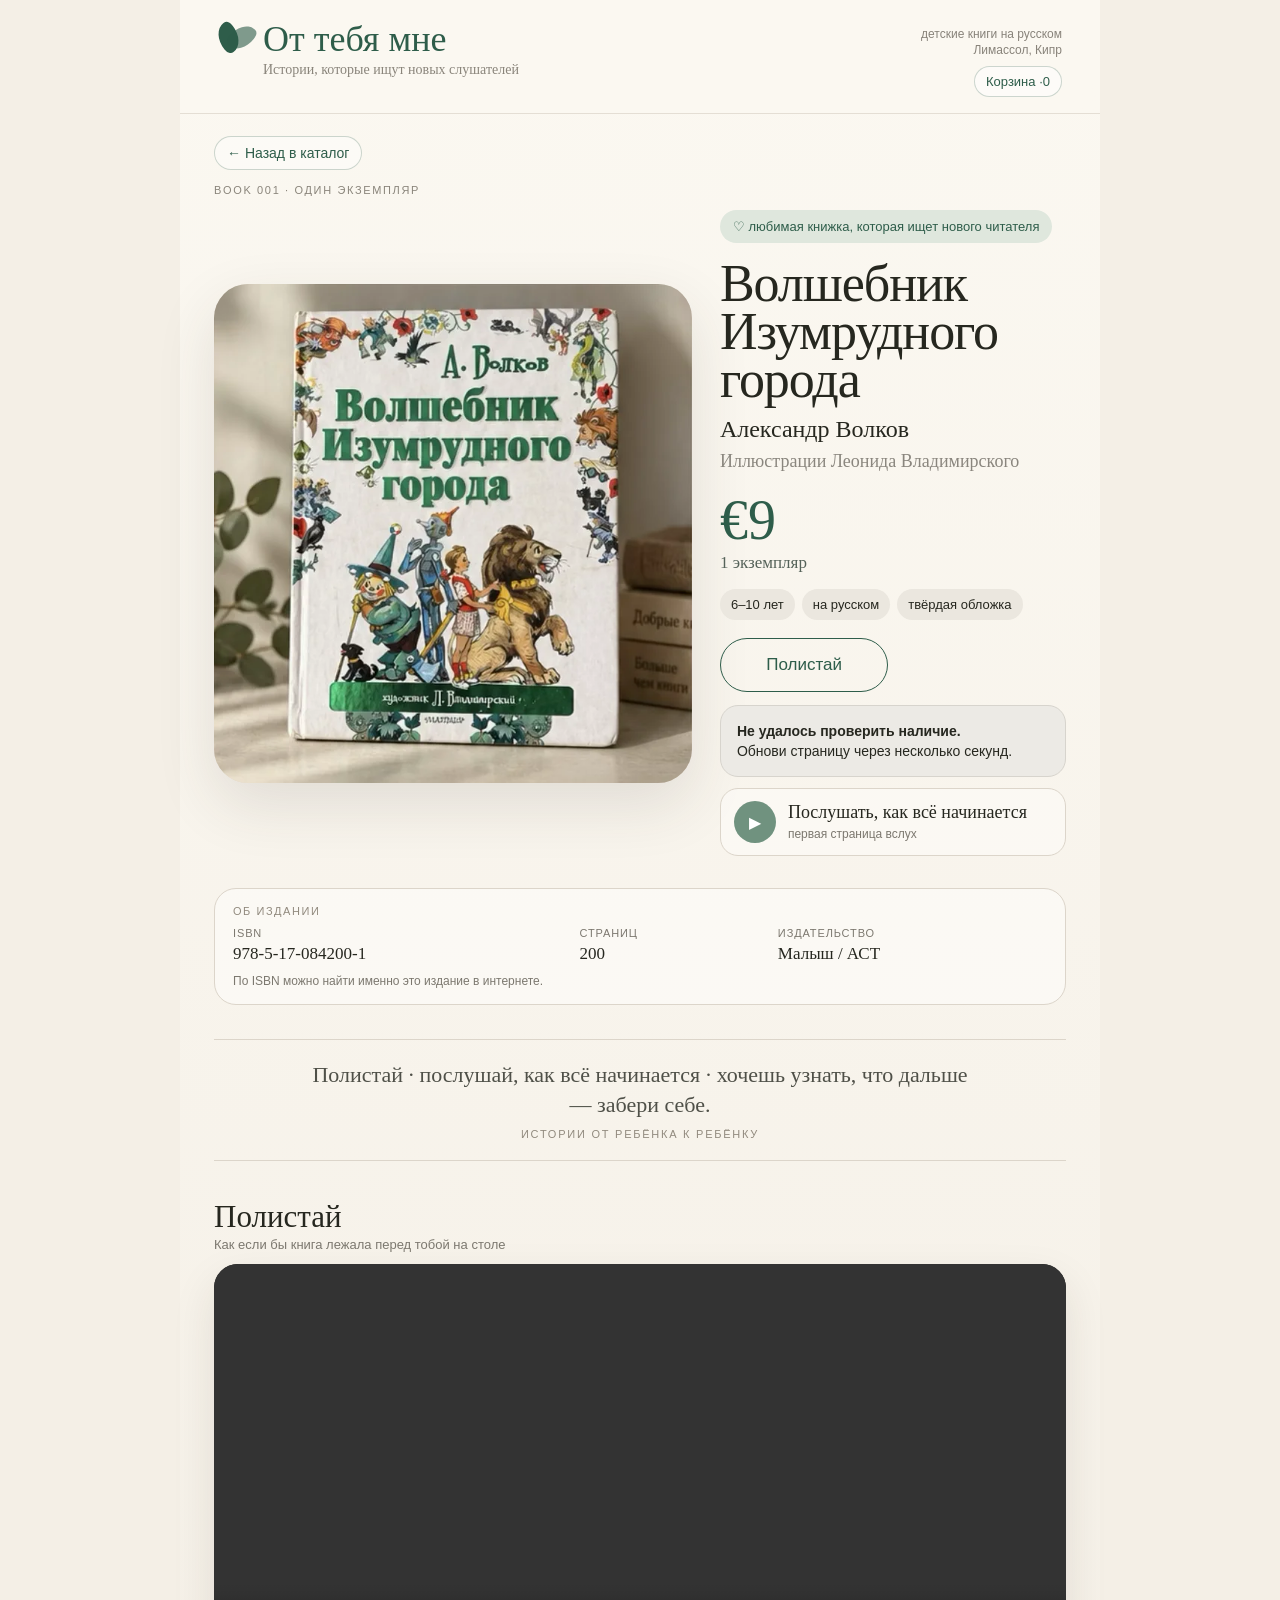
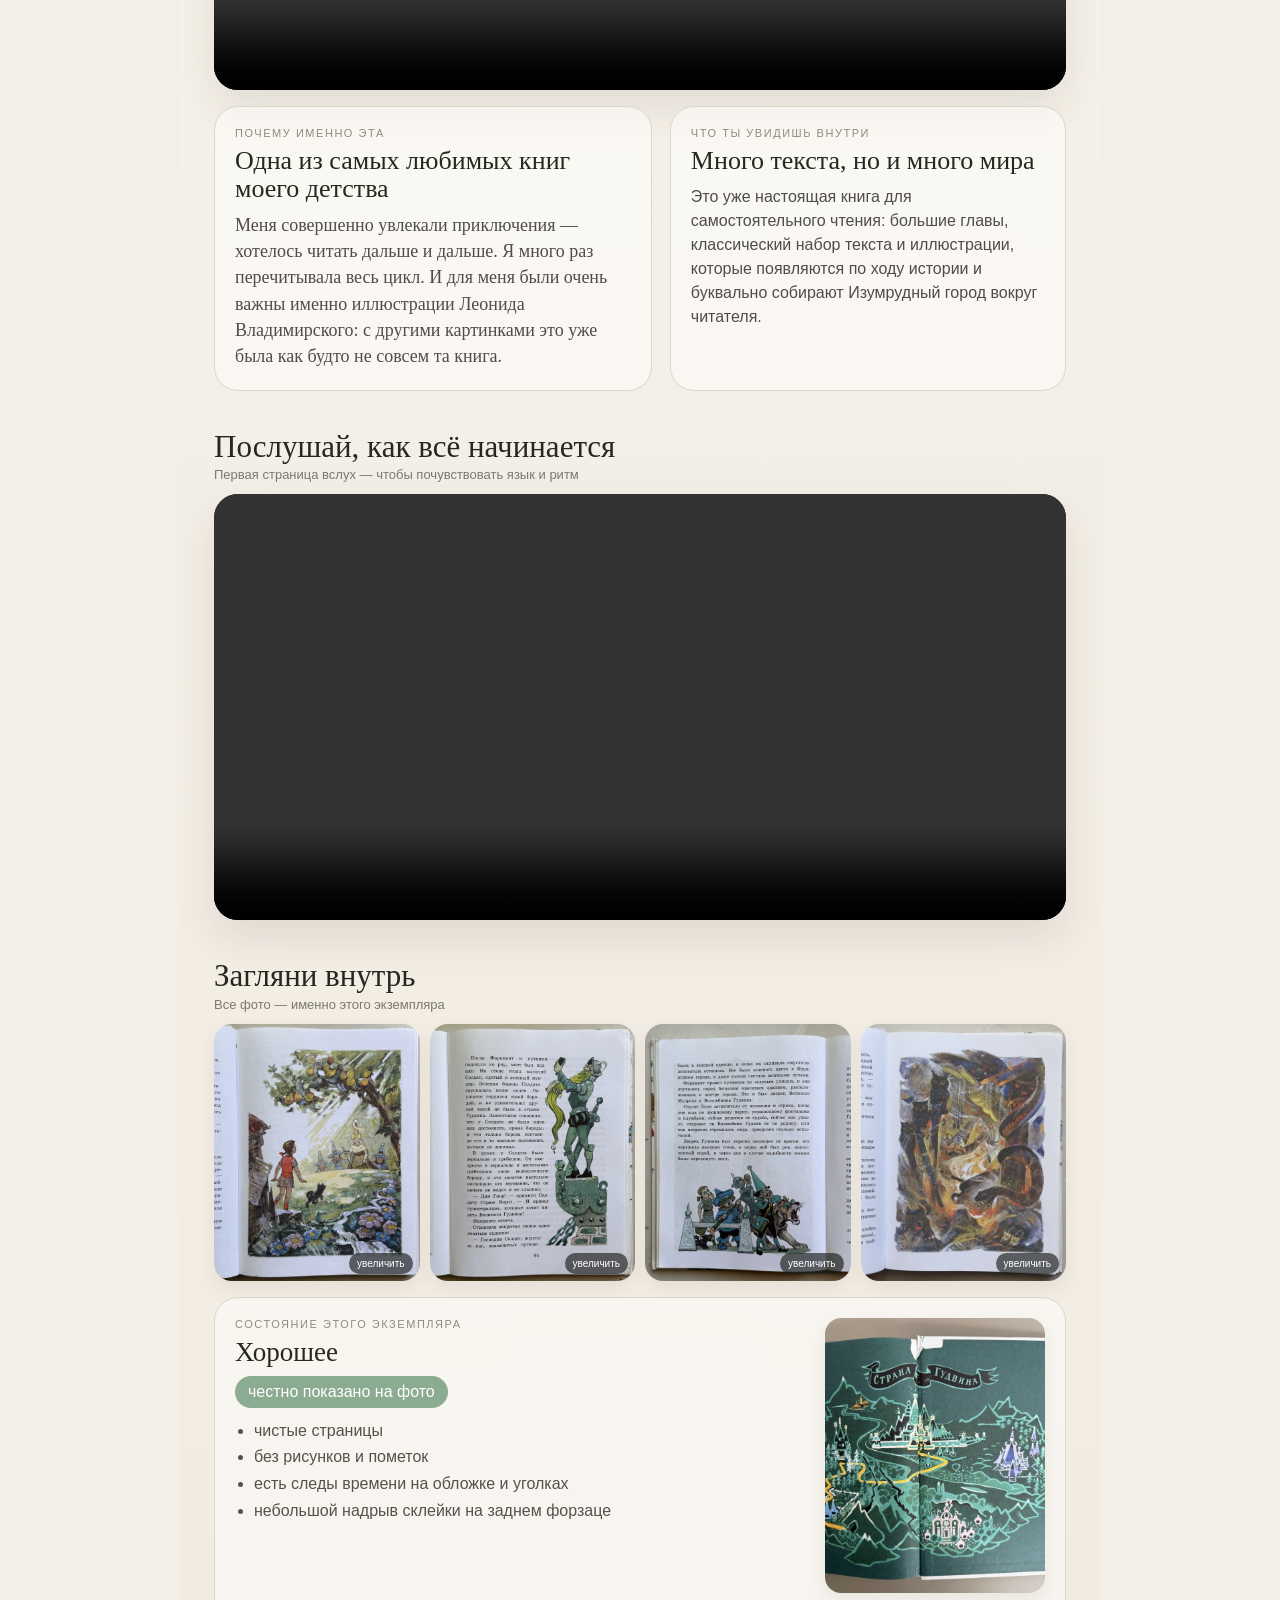
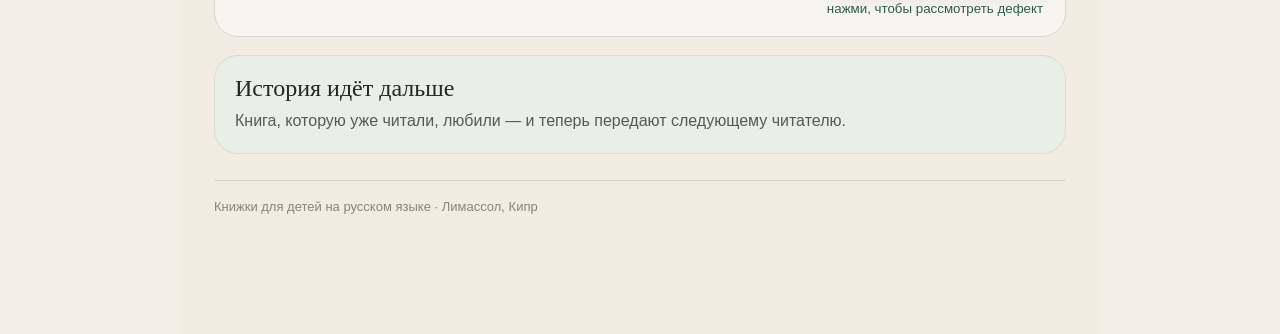
==== commit 6c1a9d79: "Bust cart styles cache" ====
--- a/books/001/index.html
+++ b/books/001/index.html
@@ -1 +1 @@
-<!doctype html><html lang="ru"><head><meta charset="utf-8"><meta name="viewport" content="width=device-width,initial-scale=1,viewport-fit=cover"><meta name="theme-color" content="#f4efe6"><title>Волшебник Изумрудного города · От тебя мне</title><link rel="stylesheet" href="../../assets/styles.css"><link rel="stylesheet" href="../../assets/status.css?v=3"><script src="../../assets/inventory.js?v=6" defer></script><script src="../../assets/cart.js?v=1" defer></script></head><body data-book-id="001" data-status="checking" data-root="../../"><div class="page"><header><a class="brand" href="../../"><div class="mark"></div><div><div class="brand-name">От тебя мне</div><div class="brand-sub">Истории, которые ищут новых слушателей</div></div></a><div class="header-side"><div class="header-note">детские книги на русском<br>Лимассол, Кипр</div><a class="cart-link" href="../../cart.html">Корзина · <span data-cart-count>0</span></a></div></header><main><a class="back-link" href="../../">← Назад в каталог</a><div class="eyebrow">BOOK 001 · ОДИН ЭКЗЕМПЛЯР</div><section class="hero"><div class="hero-visual"><img src="hero.webp" alt="Волшебник Изумрудного города"></div><div class="info-card"><div class="story-label">♡ любимая книжка, которая ищет нового читателя</div><h1>Волшебник Изумрудного города</h1><div class="author">Александр Волков</div><div class="illustrator">Иллюстрации Леонида Владимирского</div><div class="price">€9</div><div class="stock">1 экземпляр</div><div class="product-status-wrap"><span class="status-badge product-status"></span></div><div class="chips"><span class="chip">6–10 лет</span><span class="chip">на русском</span><span class="chip">твёрдая обложка</span></div><div class="actions"><button type="button" class="btn primary buy-cta" data-cart-add data-book-id="001" data-title="Волшебник Изумрудного города" data-price="9" data-url="./" data-image="hero.webp">Добавить в корзину · €9</button><a class="btn secondary" href="#inside">Полистай</a><a class="btn secondary status-catalog-cta" href="../../">Посмотреть другие книги</a></div><div class="inventory-state"></div><a class="listen" href="#listen"><div class="play">▶</div><div><strong>Послушать, как всё начинается</strong><small>первая страница вслух</small></div></a></div></section><div class="edition-strip"><div class="edition-label">Об издании</div><div class="edition-grid"><div><span>ISBN</span><strong>978-5-17-084200-1</strong></div><div><span>Страниц</span><strong>200</strong></div><div><span>Издательство</span><strong>Малыш / АСТ</strong></div></div><div class="edition-note">По ISBN можно найти именно это издание в интернете.</div></div><div class="quote-strip"><p>Полистай · послушай, как всё начинается · хочешь узнать, что дальше — забери себе.</p><span>истории от ребёнка к ребёнку</span></div><section class="section" id="inside"><div class="section-head"><div><h2>Полистай</h2><div class="section-sub">Как если бы книга лежала перед тобой на столе</div></div></div><div class="video-wrap"><video controls playsinline preload="metadata" src="flipthrough.mp4"></video></div><div class="editorial-intro"><div class="editorial-card"><div class="kicker">Почему именно эта</div><h3>Одна из самых любимых книг моего детства</h3><p>Меня совершенно увлекали приключения — хотелось читать дальше и дальше. Я много раз перечитывала весь цикл. И для меня были очень важны именно иллюстрации Леонида Владимирского: с другими картинками это уже была как будто не совсем та книга.</p></div><div class="editorial-card small"><div class="kicker">Что ты увидишь внутри</div><h3>Много текста, но и много мира</h3><p>Это уже настоящая книга для самостоятельного чтения: большие главы, классический набор текста и иллюстрации, которые появляются по ходу истории и буквально собирают Изумрудный город вокруг читателя.</p></div></div></section><section class="section" id="listen"><div class="section-head"><div><h2>Послушай, как всё начинается</h2><div class="section-sub">Первая страница вслух — чтобы почувствовать язык и ритм</div></div></div><div class="video-wrap"><video controls playsinline preload="metadata" src="first-page.mp4"></video></div></section><section class="section" id="gallery"><div class="section-head"><div><h2>Загляни внутрь</h2><div class="section-sub">Все фото — именно этого экземпляра</div></div></div><div class="gallery"><a href="#img1"><img src="page-01.webp" alt="Иллюстрация"><span class="tap">увеличить</span></a><a href="#img2"><img src="page-02.webp" alt="Страница"><span class="tap">увеличить</span></a><a href="#img3"><img src="page-03.webp" alt="Страница"><span class="tap">увеличить</span></a><a href="#img4"><img src="page-04.webp" alt="Иллюстрация"><span class="tap">увеличить</span></a></div><div class="condition-card"><div class="condition-grid"><div><div class="kicker">Состояние этого экземпляра</div><h3>Хорошее</h3><div class="pill">честно показано на фото</div><ul><li>чистые страницы</li><li>без рисунков и пометок</li><li>есть следы времени на обложке и уголках</li><li>небольшой надрыв склейки на заднем форзаце</li></ul></div><a class="defect-card" href="#defectbox"><img src="defect.webp" alt="Дефект книги"><small>нажми, чтобы рассмотреть дефект</small></a></div></div><div class="manifesto"><strong>История идёт дальше</strong><p>Книга, которую уже читали, любили — и теперь передают следующему читателю.</p></div></section><section class="section" id="checkout"><div class="checkout"><div class="kicker">BOOK 001 · ОДИН ЭКЗЕМПЛЯР</div><h3>Забрать эту историю себе</h3><div style="color:#706b63;margin:7px 0 14px">«Волшебник Изумрудного города» · €9</div><div class="option"><b>Самовывоз в Лимассоле</b><small style="padding-left:0">бесплатно · место и время договоримся после резерва</small></div><div class="option"><b>BOX NOW locker по Кипру · €2</b><small style="padding-left:0">выберешь удобный locker на карте при резерве</small></div><button type="button" class="btn primary buy-cta" data-cart-add data-book-id="001" data-title="Волшебник Изумрудного города" data-price="9" data-url="./" data-image="hero.webp">Добавить в корзину</button></div></section><div class="location">Книжки для детей на русском языке · Лимассол, Кипр</div></main></div><div class="sticky"><button type="button" class="btn primary buy-cta" data-cart-add data-book-id="001" data-title="Волшебник Изумрудного города" data-price="9" data-url="./" data-image="hero.webp">Добавить в корзину · €9</button></div><div class="lightbox" id="img1"><a class="backdrop" href="#gallery"></a><a class="close" href="#gallery">×</a><div class="frame"><img src="page-01.webp" alt="Иллюстрация крупно"></div></div><div class="lightbox" id="img2"><a class="backdrop" href="#gallery"></a><a class="close" href="#gallery">×</a><div class="frame"><img src="page-02.webp" alt="Страница крупно"></div></div><div class="lightbox" id="img3"><a class="backdrop" href="#gallery"></a><a class="close" href="#gallery">×</a><div class="frame"><img src="page-03.webp" alt="Страница крупно"></div></div><div class="lightbox" id="img4"><a class="backdrop" href="#gallery"></a><a class="close" href="#gallery">×</a><div class="frame"><img src="page-04.webp" alt="Иллюстрация крупно"></div></div><div class="lightbox" id="defectbox"><a class="backdrop" href="#gallery"></a><a class="close" href="#gallery">×</a><div class="frame"><img src="defect-detail.webp" alt="Дефект крупно"></div></div></body></html>+<!doctype html><html lang="ru"><head><meta charset="utf-8"><meta name="viewport" content="width=device-width,initial-scale=1,viewport-fit=cover"><meta name="theme-color" content="#f4efe6"><title>Волшебник Изумрудного города · От тебя мне</title><link rel="stylesheet" href="../../assets/styles.css?v=7"><link rel="stylesheet" href="../../assets/status.css?v=3"><script src="../../assets/inventory.js?v=6" defer></script><script src="../../assets/cart.js?v=1" defer></script></head><body data-book-id="001" data-status="checking" data-root="../../"><div class="page"><header><a class="brand" href="../../"><div class="mark"></div><div><div class="brand-name">От тебя мне</div><div class="brand-sub">Истории, которые ищут новых слушателей</div></div></a><div class="header-side"><div class="header-note">детские книги на русском<br>Лимассол, Кипр</div><a class="cart-link" href="../../cart.html">Корзина · <span data-cart-count>0</span></a></div></header><main><a class="back-link" href="../../">← Назад в каталог</a><div class="eyebrow">BOOK 001 · ОДИН ЭКЗЕМПЛЯР</div><section class="hero"><div class="hero-visual"><img src="hero.webp" alt="Волшебник Изумрудного города"></div><div class="info-card"><div class="story-label">♡ любимая книжка, которая ищет нового читателя</div><h1>Волшебник Изумрудного города</h1><div class="author">Александр Волков</div><div class="illustrator">Иллюстрации Леонида Владимирского</div><div class="price">€9</div><div class="stock">1 экземпляр</div><div class="product-status-wrap"><span class="status-badge product-status"></span></div><div class="chips"><span class="chip">6–10 лет</span><span class="chip">на русском</span><span class="chip">твёрдая обложка</span></div><div class="actions"><button type="button" class="btn primary buy-cta" data-cart-add data-book-id="001" data-title="Волшебник Изумрудного города" data-price="9" data-url="./" data-image="hero.webp">Добавить в корзину · €9</button><a class="btn secondary" href="#inside">Полистай</a><a class="btn secondary status-catalog-cta" href="../../">Посмотреть другие книги</a></div><div class="inventory-state"></div><a class="listen" href="#listen"><div class="play">▶</div><div><strong>Послушать, как всё начинается</strong><small>первая страница вслух</small></div></a></div></section><div class="edition-strip"><div class="edition-label">Об издании</div><div class="edition-grid"><div><span>ISBN</span><strong>978-5-17-084200-1</strong></div><div><span>Страниц</span><strong>200</strong></div><div><span>Издательство</span><strong>Малыш / АСТ</strong></div></div><div class="edition-note">По ISBN можно найти именно это издание в интернете.</div></div><div class="quote-strip"><p>Полистай · послушай, как всё начинается · хочешь узнать, что дальше — забери себе.</p><span>истории от ребёнка к ребёнку</span></div><section class="section" id="inside"><div class="section-head"><div><h2>Полистай</h2><div class="section-sub">Как если бы книга лежала перед тобой на столе</div></div></div><div class="video-wrap"><video controls playsinline preload="metadata" src="flipthrough.mp4"></video></div><div class="editorial-intro"><div class="editorial-card"><div class="kicker">Почему именно эта</div><h3>Одна из самых любимых книг моего детства</h3><p>Меня совершенно увлекали приключения — хотелось читать дальше и дальше. Я много раз перечитывала весь цикл. И для меня были очень важны именно иллюстрации Леонида Владимирского: с другими картинками это уже была как будто не совсем та книга.</p></div><div class="editorial-card small"><div class="kicker">Что ты увидишь внутри</div><h3>Много текста, но и много мира</h3><p>Это уже настоящая книга для самостоятельного чтения: большие главы, классический набор текста и иллюстрации, которые появляются по ходу истории и буквально собирают Изумрудный город вокруг читателя.</p></div></div></section><section class="section" id="listen"><div class="section-head"><div><h2>Послушай, как всё начинается</h2><div class="section-sub">Первая страница вслух — чтобы почувствовать язык и ритм</div></div></div><div class="video-wrap"><video controls playsinline preload="metadata" src="first-page.mp4"></video></div></section><section class="section" id="gallery"><div class="section-head"><div><h2>Загляни внутрь</h2><div class="section-sub">Все фото — именно этого экземпляра</div></div></div><div class="gallery"><a href="#img1"><img src="page-01.webp" alt="Иллюстрация"><span class="tap">увеличить</span></a><a href="#img2"><img src="page-02.webp" alt="Страница"><span class="tap">увеличить</span></a><a href="#img3"><img src="page-03.webp" alt="Страница"><span class="tap">увеличить</span></a><a href="#img4"><img src="page-04.webp" alt="Иллюстрация"><span class="tap">увеличить</span></a></div><div class="condition-card"><div class="condition-grid"><div><div class="kicker">Состояние этого экземпляра</div><h3>Хорошее</h3><div class="pill">честно показано на фото</div><ul><li>чистые страницы</li><li>без рисунков и пометок</li><li>есть следы времени на обложке и уголках</li><li>небольшой надрыв склейки на заднем форзаце</li></ul></div><a class="defect-card" href="#defectbox"><img src="defect.webp" alt="Дефект книги"><small>нажми, чтобы рассмотреть дефект</small></a></div></div><div class="manifesto"><strong>История идёт дальше</strong><p>Книга, которую уже читали, любили — и теперь передают следующему читателю.</p></div></section><section class="section" id="checkout"><div class="checkout"><div class="kicker">BOOK 001 · ОДИН ЭКЗЕМПЛЯР</div><h3>Забрать эту историю себе</h3><div style="color:#706b63;margin:7px 0 14px">«Волшебник Изумрудного города» · €9</div><div class="option"><b>Самовывоз в Лимассоле</b><small style="padding-left:0">бесплатно · место и время договоримся после резерва</small></div><div class="option"><b>BOX NOW locker по Кипру · €2</b><small style="padding-left:0">выберешь удобный locker на карте при резерве</small></div><button type="button" class="btn primary buy-cta" data-cart-add data-book-id="001" data-title="Волшебник Изумрудного города" data-price="9" data-url="./" data-image="hero.webp">Добавить в корзину</button></div></section><div class="location">Книжки для детей на русском языке · Лимассол, Кипр</div></main></div><div class="sticky"><button type="button" class="btn primary buy-cta" data-cart-add data-book-id="001" data-title="Волшебник Изумрудного города" data-price="9" data-url="./" data-image="hero.webp">Добавить в корзину · €9</button></div><div class="lightbox" id="img1"><a class="backdrop" href="#gallery"></a><a class="close" href="#gallery">×</a><div class="frame"><img src="page-01.webp" alt="Иллюстрация крупно"></div></div><div class="lightbox" id="img2"><a class="backdrop" href="#gallery"></a><a class="close" href="#gallery">×</a><div class="frame"><img src="page-02.webp" alt="Страница крупно"></div></div><div class="lightbox" id="img3"><a class="backdrop" href="#gallery"></a><a class="close" href="#gallery">×</a><div class="frame"><img src="page-03.webp" alt="Страница крупно"></div></div><div class="lightbox" id="img4"><a class="backdrop" href="#gallery"></a><a class="close" href="#gallery">×</a><div class="frame"><img src="page-04.webp" alt="Иллюстрация крупно"></div></div><div class="lightbox" id="defectbox"><a class="backdrop" href="#gallery"></a><a class="close" href="#gallery">×</a><div class="frame"><img src="defect-detail.webp" alt="Дефект крупно"></div></div></body></html>
--- a/assets/styles.css
+++ b/assets/styles.css
@@ -1 +1,4 @@
-:root{--cream:#f4efe6;--paper:#fbf8f1;--ink:#26271f;--muted:#7c786f;--green:#2e5d4a;--sage:#dfe7dd;--line:#dcd5ca;--soft:#ebe5da}*{box-sizing:border-box}html{scroll-behavior:smooth}body{margin:0;background:var(--cream);color:var(--ink);font-family:-apple-system,BlinkMacSystemFont,"Segoe UI",Arial,sans-serif;-webkit-font-smoothing:antialiased}a{color:inherit;text-decoration:none}.page{max-width:920px;margin:0 auto;background:linear-gradient(180deg,#fbf8f1 0,#f4efe6 58%,#f1ebe1 100%);min-height:100vh}header{padding:22px clamp(18px,4vw,38px) 16px;display:flex;justify-content:space-between;align-items:flex-start;gap:20px;border-bottom:1px solid rgba(220,213,202,.72);background:rgba(251,248,241,.90);backdrop-filter:blur(16px);position:sticky;top:0;z-index:50}.brand{display:flex;align-items:flex-start;gap:11px}.mark{width:34px;height:36px;position:relative;flex:none;margin-top:1px}.mark:before,.mark:after{content:"";position:absolute;width:21px;height:29px;background:var(--green);border-radius:72% 22% 72% 26%}.mark:before{left:0;transform:rotate(-38deg)}.mark:after{right:0;transform:rotate(38deg);opacity:.6}.brand-name{font:36px/.95 Georgia,"Times New Roman",serif;color:var(--green)}.brand-sub{font:14px/1.2 Georgia,"Times New Roman",serif;color:#8a857b;margin-top:6px}.header-note{font-size:12px;color:#88837a;text-align:right;line-height:1.35;padding-top:4px}main{padding:22px clamp(15px,3.8vw,34px) 120px}.eyebrow{text-transform:uppercase;letter-spacing:.15em;font-size:11px;color:#8a857b;margin-bottom:10px}.hero{display:grid;grid-template-columns:minmax(0,1.16fr) minmax(280px,.84fr);gap:28px;align-items:center}.hero-visual{border-radius:34px;overflow:hidden;background:#e3d9cc;box-shadow:0 22px 60px rgba(56,50,41,.12)}.hero-visual img{width:100%;display:block;object-fit:cover}.info-card{padding:4px 0}.story-label{display:inline-flex;align-items:center;gap:8px;background:var(--sage);color:var(--green);border-radius:999px;padding:9px 13px;font-size:13px}h1{font:52px/.92 Georgia,"Times New Roman",serif;font-weight:400;margin:17px 0 11px;letter-spacing:-.02em}.author{font:24px/1.2 Georgia,"Times New Roman",serif}.illustrator{font:18px/1.25 Georgia,"Times New Roman",serif;color:#8a867e;margin-top:6px}.price{font:56px/.95 Georgia,"Times New Roman",serif;color:var(--green);margin-top:22px}.stock{font:17px/1.25 Georgia,"Times New Roman",serif;color:#556259;margin-top:5px}.chips{display:flex;flex-wrap:wrap;gap:7px;margin:15px 0 18px}.chip{background:#ebe7df;border-radius:999px;padding:8px 11px;font-size:13px}.actions{display:grid;grid-template-columns:1fr 1fr;gap:9px}.btn{min-height:54px;border-radius:999px;border:1px solid var(--green);display:flex;align-items:center;justify-content:center;padding:13px 16px;font-size:17px}.primary{background:var(--green);color:#fff}.secondary{color:var(--green);background:transparent}.listen{margin-top:11px;border:1px solid var(--line);border-radius:18px;background:rgba(255,255,255,.34);display:flex;align-items:center;gap:12px;padding:12px 13px}.play{width:42px;height:42px;border-radius:50%;background:#70927f;color:#fff;display:grid;place-items:center;flex:none}.listen strong{font:18px/1.1 Georgia,"Times New Roman",serif;font-weight:400}.listen small{display:block;color:var(--muted);font-size:12px;margin-top:4px}.quote-strip{margin:34px 0 0;border-top:1px solid var(--line);border-bottom:1px solid var(--line);padding:20px 0;text-align:center}.quote-strip p{font:22px/1.35 Georgia,"Times New Roman",serif;margin:0 auto;max-width:670px;color:#4f5048}.quote-strip span{display:block;margin-top:8px;font-size:11px;letter-spacing:.16em;text-transform:uppercase;color:#918a7e}.section{padding-top:40px;scroll-margin-top:76px}.section-head{display:flex;justify-content:space-between;gap:12px;align-items:flex-end;margin-bottom:12px}.section h2{font:31px/1.05 Georgia,"Times New Roman",serif;font-weight:400;margin:0}.section-sub{color:var(--muted);font-size:13px;margin-top:4px}.video-wrap{border-radius:24px;overflow:hidden;background:#111;box-shadow:0 18px 44px rgba(46,40,31,.10)}.video-wrap video{width:100%;display:block;max-height:74vh}.editorial-intro{display:grid;grid-template-columns:1.05fr .95fr;gap:18px;margin-top:16px}.editorial-card{background:rgba(255,255,255,.48);border:1px solid var(--line);border-radius:24px;padding:20px}.editorial-card h3{font:26px/1.05 Georgia,"Times New Roman",serif;font-weight:400;margin:0 0 10px}.editorial-card p{font:18px/1.46 Georgia,"Times New Roman",serif;color:#4f4d47;margin:0}.editorial-card.small p{font-size:16px;line-height:1.5;font-family:inherit}.kicker{font-size:11px;letter-spacing:.14em;text-transform:uppercase;color:#918a7e;margin-bottom:8px}.gallery{display:grid;grid-template-columns:repeat(4,1fr);gap:10px}.gallery a{position:relative;display:block}.gallery img{width:100%;aspect-ratio:4/5;object-fit:cover;border-radius:18px;display:block;box-shadow:0 7px 18px rgba(45,39,30,.07)}.tap{position:absolute;right:7px;bottom:7px;background:rgba(28,29,26,.64);color:#fff;border-radius:999px;padding:5px 8px;font-size:10px}.condition-card{margin-top:16px;border:1px solid var(--line);background:rgba(255,255,255,.46);border-radius:24px;padding:20px}.condition-grid{display:grid;grid-template-columns:1fr 220px;gap:18px;align-items:start}.condition-card h3{font:27px/1.05 Georgia,"Times New Roman",serif;font-weight:400;margin:0 0 10px}.pill{display:inline-block;background:#8cac91;color:#fff;border-radius:999px;padding:7px 13px}ul{padding-left:19px;margin:10px 0 0;line-height:1.66;color:#55524c}.defect-card{display:block}.defect-card img{width:100%;aspect-ratio:4/5;object-fit:cover;border-radius:16px;display:block;box-shadow:0 7px 18px rgba(45,39,30,.08)}.defect-card small{display:block;color:var(--green);text-align:center;margin-top:8px}.manifesto{margin-top:18px;background:#e9eee7;border:1px solid #d7ded3;border-radius:24px;padding:20px}.manifesto strong{font:24px/1.05 Georgia,"Times New Roman",serif;font-weight:400}.manifesto p{margin:8px 0 0;line-height:1.5;color:#555b53}.checkout{border:1px solid var(--line);background:rgba(255,253,248,.80);border-radius:26px;padding:22px}.checkout h3{font:30px/1.05 Georgia,"Times New Roman",serif;font-weight:400;margin:0 0 6px}.option{display:block;border:1px solid var(--line);border-radius:17px;padding:14px;margin:10px 0;background:#fffdf8}.option input{margin-right:8px}.option small{display:block;color:var(--muted);padding-left:25px;margin-top:5px}.paydemo{margin-top:14px;background:#ece7de;border-radius:17px;padding:15px;text-align:center;color:#656159;font-size:13px}.location{margin-top:26px;border-top:1px solid var(--line);padding-top:18px;color:#8a857b;font-size:13px}.sticky{position:fixed;z-index:80;left:0;right:0;bottom:0;padding:10px 14px calc(10px + env(safe-area-inset-bottom));background:rgba(244,239,230,.92);backdrop-filter:blur(14px);border-top:1px solid var(--line)}.sticky .btn{max-width:700px;margin:auto}.lightbox{position:fixed;inset:0;background:rgba(16,17,15,.92);display:none;align-items:center;justify-content:center;padding:18px;z-index:9999}.lightbox:target{display:flex}.lightbox .backdrop{position:absolute;inset:0}.lightbox .frame{position:relative;z-index:2;max-width:min(94vw,900px);max-height:88vh}.lightbox img{max-width:100%;max-height:88vh;display:block;object-fit:contain;border-radius:16px;box-shadow:0 20px 70px rgba(0,0,0,.35)}.close{position:absolute;right:16px;top:16px;z-index:3;width:42px;height:42px;border-radius:50%;background:rgba(255,255,255,.92);display:flex;align-items:center;justify-content:center;font-size:28px}.home-main{max-width:760px;margin:0 auto;padding-top:52px}.home-title{font:58px/.95 Georgia,serif;color:var(--green);margin:0}.home-tag{font:24px/1.25 Georgia,serif;color:#67635c;margin:14px 0 36px}.book-card{display:grid;grid-template-columns:170px 1fr;gap:20px;padding:18px;border:1px solid var(--line);border-radius:26px;background:rgba(255,255,255,.5)}.book-card img{width:100%;border-radius:16px}.book-card h2{font:30px/1 Georgia,serif;margin:7px 0 8px}.book-card p{color:var(--muted);line-height:1.45}.book-meta{display:flex;align-items:center;gap:8px;flex-wrap:wrap;font-size:13px;color:var(--green);text-transform:uppercase;letter-spacing:.08em}.status-badge{display:inline-flex;align-items:center;gap:6px;background:var(--green);color:#fff;border-radius:999px;padding:6px 9px;font-size:11px;font-weight:700;letter-spacing:.08em;box-shadow:0 4px 10px rgba(46,93,74,.14)}.status-badge:before{content:"";width:7px;height:7px;border-radius:50%;background:#d7eadb}.back-link{display:inline-flex;align-items:center;gap:7px;margin:0 0 14px;color:var(--green);font-size:14px;border:1px solid rgba(46,93,74,.24);border-radius:999px;padding:8px 12px;background:rgba(255,255,255,.38)}.edition-strip{margin:28px 0 0;border:1px solid var(--line);background:rgba(255,255,255,.42);border-radius:22px;padding:16px 18px}.edition-label{font-size:11px;letter-spacing:.14em;text-transform:uppercase;color:#918a7e;margin-bottom:10px}.edition-grid{display:grid;grid-template-columns:1.25fr .7fr 1fr;gap:10px}.edition-grid>div{min-width:0}.edition-grid span{display:block;font-size:11px;color:var(--muted);text-transform:uppercase;letter-spacing:.08em;margin-bottom:4px}.edition-grid strong{display:block;font:17px/1.25 Georgia,"Times New Roman",serif;font-weight:400;overflow-wrap:anywhere}.edition-note{margin-top:10px;color:var(--muted);font-size:12px}@media(max-width:760px){header{position:relative}.header-note{display:none}.hero{grid-template-columns:1fr}h1{font-size:47px}.quote-strip{margin-top:28px}.editorial-intro{grid-template-columns:1fr}.condition-grid{grid-template-columns:1fr}.defect-card{max-width:260px}.gallery{grid-template-columns:repeat(2,1fr)}}@media(max-width:520px){header{padding-top:20px}.brand-name{font-size:34px}.brand-sub{font-size:12px}main{padding-left:14px;padding-right:14px}h1{font-size:44px}.actions{grid-template-columns:1fr}.price{font-size:50px}.home-title{font-size:42px}.book-card{grid-template-columns:110px 1fr;gap:14px}.book-card h2{font-size:24px}.edition-grid{grid-template-columns:1fr 1fr}.edition-grid>div:first-child{grid-column:1/-1}}+:root{--cream:#f4efe6;--paper:#fbf8f1;--ink:#26271f;--muted:#7c786f;--green:#2e5d4a;--sage:#dfe7dd;--line:#dcd5ca;--soft:#ebe5da}*{box-sizing:border-box}html{scroll-behavior:smooth}body{margin:0;background:var(--cream);color:var(--ink);font-family:-apple-system,BlinkMacSystemFont,"Segoe UI",Arial,sans-serif;-webkit-font-smoothing:antialiased}a{color:inherit;text-decoration:none}.page{max-width:920px;margin:0 auto;background:linear-gradient(180deg,#fbf8f1 0,#f4efe6 58%,#f1ebe1 100%);min-height:100vh}header{padding:22px clamp(18px,4vw,38px) 16px;display:flex;justify-content:space-between;align-items:flex-start;gap:20px;border-bottom:1px solid rgba(220,213,202,.72);background:rgba(251,248,241,.90);backdrop-filter:blur(16px);position:sticky;top:0;z-index:50}.brand{display:flex;align-items:flex-start;gap:11px}.mark{width:34px;height:36px;position:relative;flex:none;margin-top:1px}.mark:before,.mark:after{content:"";position:absolute;width:21px;height:29px;background:var(--green);border-radius:72% 22% 72% 26%}.mark:before{left:0;transform:rotate(-38deg)}.mark:after{right:0;transform:rotate(38deg);opacity:.6}.brand-name{font:36px/.95 Georgia,"Times New Roman",serif;color:var(--green)}.brand-sub{font:14px/1.2 Georgia,"Times New Roman",serif;color:#8a857b;margin-top:6px}.header-note{font-size:12px;color:#88837a;text-align:right;line-height:1.35;padding-top:4px}main{padding:22px clamp(15px,3.8vw,34px) 120px}.eyebrow{text-transform:uppercase;letter-spacing:.15em;font-size:11px;color:#8a857b;margin-bottom:10px}.hero{display:grid;grid-template-columns:minmax(0,1.16fr) minmax(280px,.84fr);gap:28px;align-items:center}.hero-visual{border-radius:34px;overflow:hidden;background:#e3d9cc;box-shadow:0 22px 60px rgba(56,50,41,.12)}.hero-visual img{width:100%;display:block;object-fit:cover}.info-card{padding:4px 0}.story-label{display:inline-flex;align-items:center;gap:8px;background:var(--sage);color:var(--green);border-radius:999px;padding:9px 13px;font-size:13px}h1{font:52px/.92 Georgia,"Times New Roman",serif;font-weight:400;margin:17px 0 11px;letter-spacing:-.02em}.author{font:24px/1.2 Georgia,"Times New Roman",serif}.illustrator{font:18px/1.25 Georgia,"Times New Roman",serif;color:#8a867e;margin-top:6px}.price{font:56px/.95 Georgia,"Times New Roman",serif;color:var(--green);margin-top:22px}.stock{font:17px/1.25 Georgia,"Times New Roman",serif;color:#556259;margin-top:5px}.chips{display:flex;flex-wrap:wrap;gap:7px;margin:15px 0 18px}.chip{background:#ebe7df;border-radius:999px;padding:8px 11px;font-size:13px}.actions{display:grid;grid-template-columns:1fr 1fr;gap:9px}.btn{min-height:54px;border-radius:999px;border:1px solid var(--green);display:flex;align-items:center;justify-content:center;padding:13px 16px;font-size:17px}.primary{background:var(--green);color:#fff}.secondary{color:var(--green);background:transparent}.listen{margin-top:11px;border:1px solid var(--line);border-radius:18px;background:rgba(255,255,255,.34);display:flex;align-items:center;gap:12px;padding:12px 13px}.play{width:42px;height:42px;border-radius:50%;background:#70927f;color:#fff;display:grid;place-items:center;flex:none}.listen strong{font:18px/1.1 Georgia,"Times New Roman",serif;font-weight:400}.listen small{display:block;color:var(--muted);font-size:12px;margin-top:4px}.quote-strip{margin:34px 0 0;border-top:1px solid var(--line);border-bottom:1px solid var(--line);padding:20px 0;text-align:center}.quote-strip p{font:22px/1.35 Georgia,"Times New Roman",serif;margin:0 auto;max-width:670px;color:#4f5048}.quote-strip span{display:block;margin-top:8px;font-size:11px;letter-spacing:.16em;text-transform:uppercase;color:#918a7e}.section{padding-top:40px;scroll-margin-top:76px}.section-head{display:flex;justify-content:space-between;gap:12px;align-items:flex-end;margin-bottom:12px}.section h2{font:31px/1.05 Georgia,"Times New Roman",serif;font-weight:400;margin:0}.section-sub{color:var(--muted);font-size:13px;margin-top:4px}.video-wrap{border-radius:24px;overflow:hidden;background:#111;box-shadow:0 18px 44px rgba(46,40,31,.10)}.video-wrap video{width:100%;display:block;max-height:74vh}.editorial-intro{display:grid;grid-template-columns:1.05fr .95fr;gap:18px;margin-top:16px}.editorial-card{background:rgba(255,255,255,.48);border:1px solid var(--line);border-radius:24px;padding:20px}.editorial-card h3{font:26px/1.05 Georgia,"Times New Roman",serif;font-weight:400;margin:0 0 10px}.editorial-card p{font:18px/1.46 Georgia,"Times New Roman",serif;color:#4f4d47;margin:0}.editorial-card.small p{font-size:16px;line-height:1.5;font-family:inherit}.kicker{font-size:11px;letter-spacing:.14em;text-transform:uppercase;color:#918a7e;margin-bottom:8px}.gallery{display:grid;grid-template-columns:repeat(4,1fr);gap:10px}.gallery a{position:relative;display:block}.gallery img{width:100%;aspect-ratio:4/5;object-fit:cover;border-radius:18px;display:block;box-shadow:0 7px 18px rgba(45,39,30,.07)}.tap{position:absolute;right:7px;bottom:7px;background:rgba(28,29,26,.64);color:#fff;border-radius:999px;padding:5px 8px;font-size:10px}.condition-card{margin-top:16px;border:1px solid var(--line);background:rgba(255,255,255,.46);border-radius:24px;padding:20px}.condition-grid{display:grid;grid-template-columns:1fr 220px;gap:18px;align-items:start}.condition-card h3{font:27px/1.05 Georgia,"Times New Roman",serif;font-weight:400;margin:0 0 10px}.pill{display:inline-block;background:#8cac91;color:#fff;border-radius:999px;padding:7px 13px}ul{padding-left:19px;margin:10px 0 0;line-height:1.66;color:#55524c}.defect-card{display:block}.defect-card img{width:100%;aspect-ratio:4/5;object-fit:cover;border-radius:16px;display:block;box-shadow:0 7px 18px rgba(45,39,30,.08)}.defect-card small{display:block;color:var(--green);text-align:center;margin-top:8px}.manifesto{margin-top:18px;background:#e9eee7;border:1px solid #d7ded3;border-radius:24px;padding:20px}.manifesto strong{font:24px/1.05 Georgia,"Times New Roman",serif;font-weight:400}.manifesto p{margin:8px 0 0;line-height:1.5;color:#555b53}.checkout{border:1px solid var(--line);background:rgba(255,253,248,.80);border-radius:26px;padding:22px}.checkout h3{font:30px/1.05 Georgia,"Times New Roman",serif;font-weight:400;margin:0 0 6px}.option{display:block;border:1px solid var(--line);border-radius:17px;padding:14px;margin:10px 0;background:#fffdf8}.option input{margin-right:8px}.option small{display:block;color:var(--muted);padding-left:25px;margin-top:5px}.paydemo{margin-top:14px;background:#ece7de;border-radius:17px;padding:15px;text-align:center;color:#656159;font-size:13px}.location{margin-top:26px;border-top:1px solid var(--line);padding-top:18px;color:#8a857b;font-size:13px}.sticky{position:fixed;z-index:80;left:0;right:0;bottom:0;padding:10px 14px calc(10px + env(safe-area-inset-bottom));background:rgba(244,239,230,.92);backdrop-filter:blur(14px);border-top:1px solid var(--line)}.sticky .btn{max-width:700px;margin:auto}.lightbox{position:fixed;inset:0;background:rgba(16,17,15,.92);display:none;align-items:center;justify-content:center;padding:18px;z-index:9999}.lightbox:target{display:flex}.lightbox .backdrop{position:absolute;inset:0}.lightbox .frame{position:relative;z-index:2;max-width:min(94vw,900px);max-height:88vh}.lightbox img{max-width:100%;max-height:88vh;display:block;object-fit:contain;border-radius:16px;box-shadow:0 20px 70px rgba(0,0,0,.35)}.close{position:absolute;right:16px;top:16px;z-index:3;width:42px;height:42px;border-radius:50%;background:rgba(255,255,255,.92);display:flex;align-items:center;justify-content:center;font-size:28px}.home-main{max-width:760px;margin:0 auto;padding-top:52px}.home-title{font:58px/.95 Georgia,serif;color:var(--green);margin:0}.home-tag{font:24px/1.25 Georgia,serif;color:#67635c;margin:14px 0 36px}.book-card{display:grid;grid-template-columns:170px 1fr;gap:20px;padding:18px;border:1px solid var(--line);border-radius:26px;background:rgba(255,255,255,.5)}.book-card img{width:100%;border-radius:16px}.book-card h2{font:30px/1 Georgia,serif;margin:7px 0 8px}.book-card p{color:var(--muted);line-height:1.45}.book-meta{display:flex;align-items:center;gap:8px;flex-wrap:wrap;font-size:13px;color:var(--green);text-transform:uppercase;letter-spacing:.08em}.status-badge{display:inline-flex;align-items:center;gap:6px;background:var(--green);color:#fff;border-radius:999px;padding:6px 9px;font-size:11px;font-weight:700;letter-spacing:.08em;box-shadow:0 4px 10px rgba(46,93,74,.14)}.status-badge:before{content:"";width:7px;height:7px;border-radius:50%;background:#d7eadb}.back-link{display:inline-flex;align-items:center;gap:7px;margin:0 0 14px;color:var(--green);font-size:14px;border:1px solid rgba(46,93,74,.24);border-radius:999px;padding:8px 12px;background:rgba(255,255,255,.38)}.edition-strip{margin:28px 0 0;border:1px solid var(--line);background:rgba(255,255,255,.42);border-radius:22px;padding:16px 18px}.edition-label{font-size:11px;letter-spacing:.14em;text-transform:uppercase;color:#918a7e;margin-bottom:10px}.edition-grid{display:grid;grid-template-columns:1.25fr .7fr 1fr;gap:10px}.edition-grid>div{min-width:0}.edition-grid span{display:block;font-size:11px;color:var(--muted);text-transform:uppercase;letter-spacing:.08em;margin-bottom:4px}.edition-grid strong{display:block;font:17px/1.25 Georgia,"Times New Roman",serif;font-weight:400;overflow-wrap:anywhere}.edition-note{margin-top:10px;color:var(--muted);font-size:12px}@media(max-width:760px){header{position:relative}.header-note{display:none}.hero{grid-template-columns:1fr}h1{font-size:47px}.quote-strip{margin-top:28px}.editorial-intro{grid-template-columns:1fr}.condition-grid{grid-template-columns:1fr}.defect-card{max-width:260px}.gallery{grid-template-columns:repeat(2,1fr)}}@media(max-width:520px){header{padding-top:20px}.brand-name{font-size:34px}.brand-sub{font-size:12px}main{padding-left:14px;padding-right:14px}h1{font-size:44px}.actions{grid-template-columns:1fr}.price{font-size:50px}.home-title{font-size:42px}.book-card{grid-template-columns:110px 1fr;gap:14px}.book-card h2{font-size:24px}.edition-grid{grid-template-columns:1fr 1fr}.edition-grid>div:first-child{grid-column:1/-1}}
+.header-side{display:flex;flex-direction:column;align-items:flex-end;gap:8px}.cart-link{display:inline-flex;align-items:center;justify-content:center;border:1px solid rgba(46,93,74,.24);border-radius:999px;padding:7px 11px;color:var(--green);background:rgba(255,255,255,.48);font-size:13px;white-space:nowrap}.cart-link:hover{background:#fff}.btn{font-family:inherit}.btn.is-added{background:var(--sage);border-color:#a9bcad;color:var(--green)}.checkout .btn,.sticky .btn{width:100%}.cart-toast{position:fixed;z-index:120;left:50%;bottom:86px;transform:translate(-50%,18px);display:flex;align-items:center;gap:18px;max-width:calc(100vw - 28px);min-width:min(420px,calc(100vw - 28px));padding:13px 15px;border-radius:18px;background:#263f34;color:#fff;box-shadow:0 16px 44px rgba(32,39,34,.22);opacity:0;pointer-events:none;transition:.2s ease}.cart-toast.show{opacity:1;transform:translate(-50%,0);pointer-events:auto}.cart-toast span{flex:1}.cart-toast a{color:#fff;text-decoration:underline;white-space:nowrap}
+@media(max-width:760px){.header-side{justify-content:center}.cart-link{font-size:12px;padding:7px 10px}}
+@media(max-width:520px){.cart-toast{bottom:78px;min-width:calc(100vw - 24px)}}
